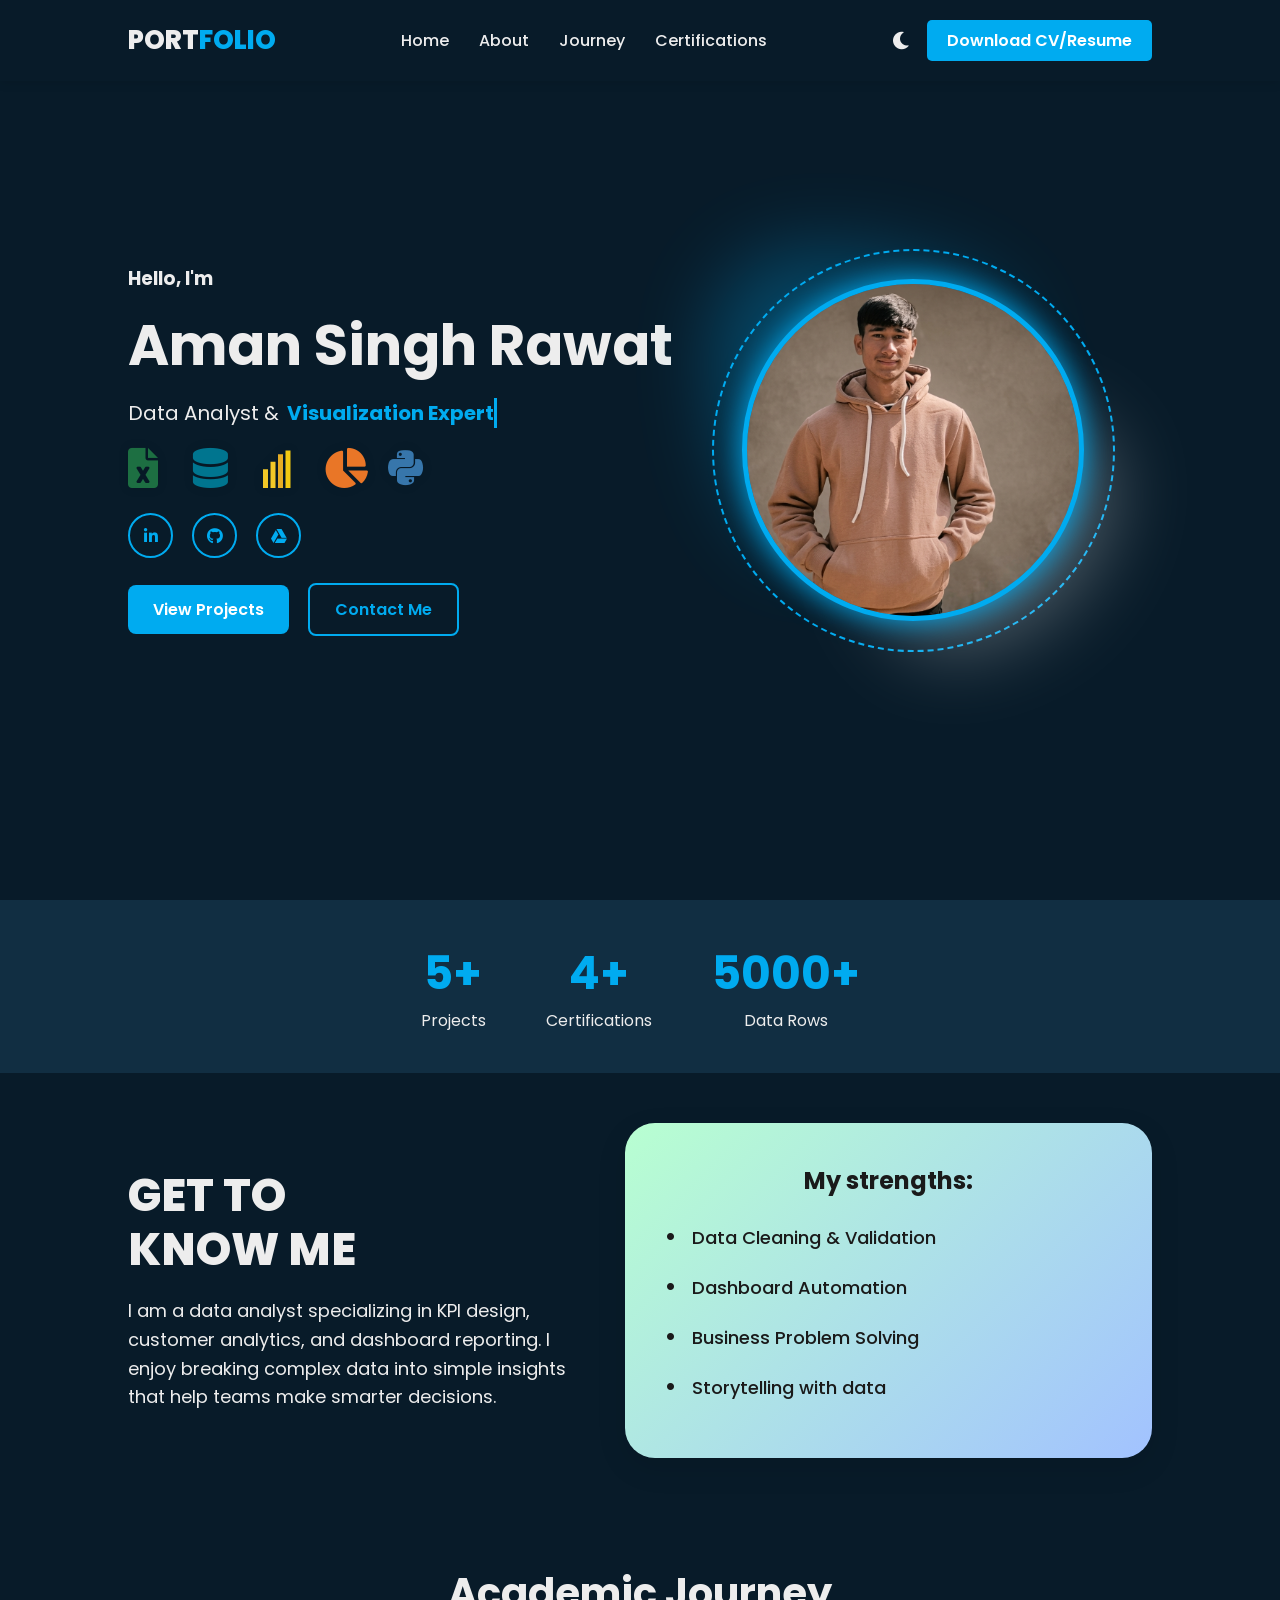
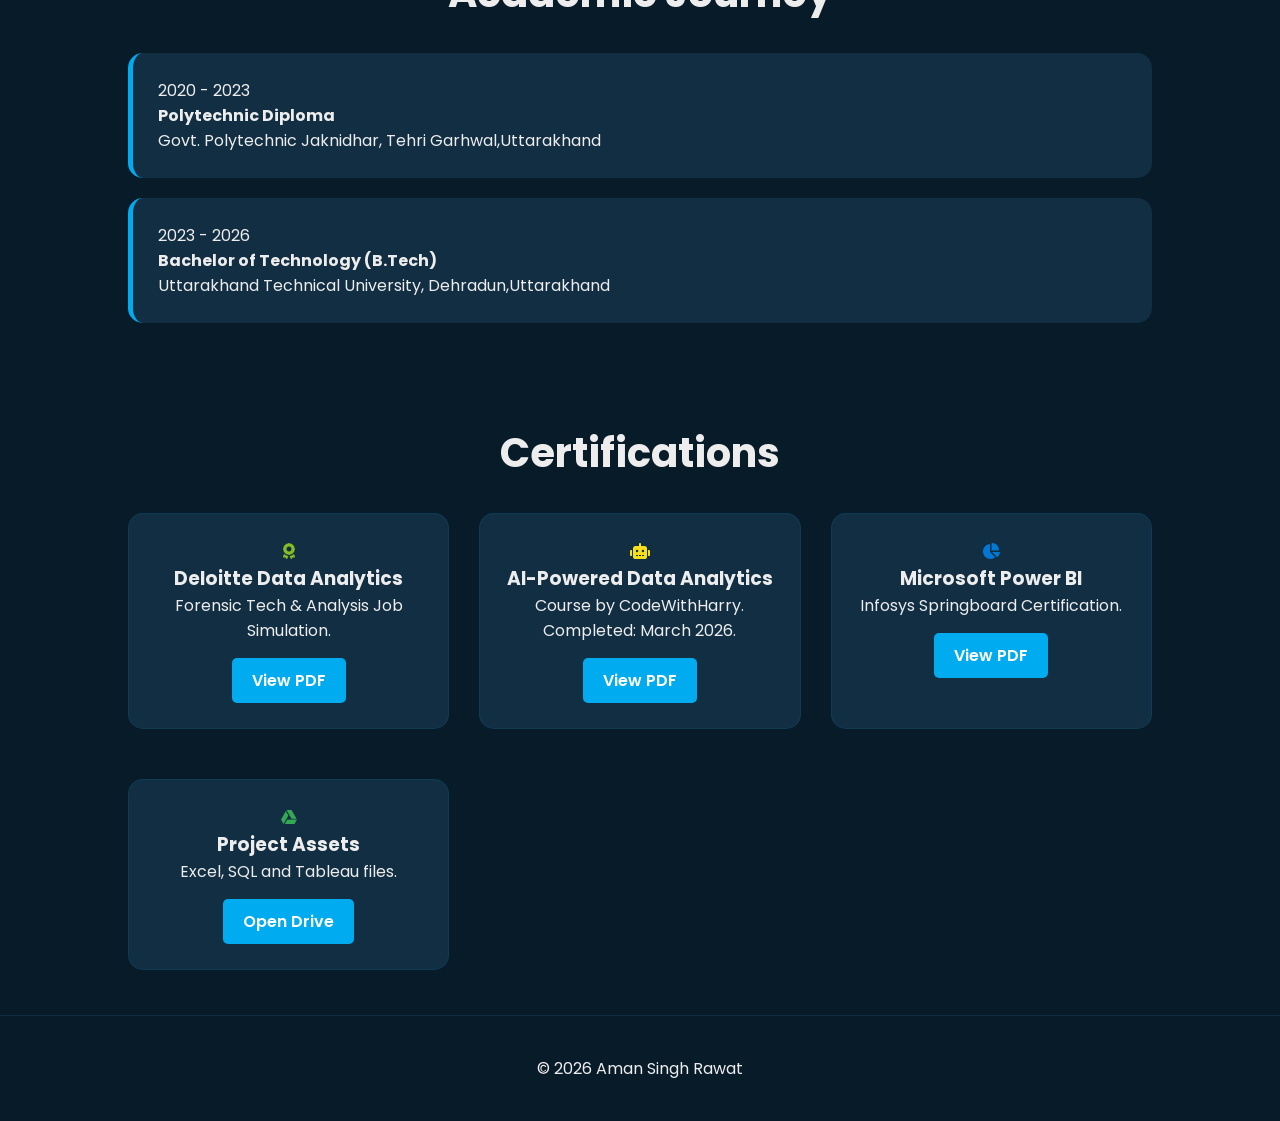
==== index.html @ c64c99d7 "Add files via upload" ====
<!DOCTYPE html>
<html lang="en">
<head>
    <meta charset="UTF-8">
    <meta name="viewport" content="width=device-width, initial-scale=1.0, maximum-scale=1.0, user-scalable=no">
    <title>Aman Singh Rawat | Portfolio</title>
    <link rel="stylesheet" href="style.css">
    <link rel="stylesheet" href="https://cdnjs.cloudflare.com/ajax/libs/font-awesome/6.0.0/css/all.min.css">
    <link href="https://fonts.googleapis.com/css2?family=Poppins:wght@300;400;500;600;700;800&display=swap" rel="stylesheet">
</head>
<body>

    <nav class="navbar">
        <div class="logo">PORT<span>FOLIO</span></div>
        <ul class="nav-links">
            <li><a href="#home">Home</a></li>
            <li><a href="#about-me">About</a></li>
            <li><a href="#about">Journey</a></li>
            <li><a href="#certifications">Certifications</a></li>
        </ul>
        <div class="nav-btns">
            <button id="theme-toggle" class="theme-btn"><i class="fa-solid fa-moon"></i></button>
            <a href="My_resume.pdf" target="_blank" class="cv-btn">Download CV/Resume</a>
        </div>
    </nav>

    <section id="home" class="hero">
        <div class="hero-content">
            <h3>Hello, I'm</h3>
            <h1>Aman Singh Rawat</h1>
            <p class="role">Data Analyst & <span class="typing-container"><span class="typing-text">Visualization Expert</span></span></p>
            
            <div class="tech-stack">
                <i class="fa-solid fa-file-excel" title="Excel" style="color: #1D6F42;"></i>
                <i class="fa-solid fa-database" title="SQL" style="color: #00758F;"></i>
                <img src="[data-uri]" 
                     alt="Power BI" title="Power BI" class="pbi-logo">
                <i class="fa-solid fa-chart-pie" title="Tableau" style="color: #E97627;"></i>
                <i class="fa-brands fa-python" title="Python" style="color: #3776AB;"></i>
            </div>

            <div class="social-icons">
                <a href="https://www.linkedin.com/in/aman-singh-rawat-330803229" target="_blank" title="LinkedIn"><i class="fa-brands fa-linkedin-in"></i></a>
                <a href="https://share.google/Kur2sMGWEiEXEcE6D" target="_blank" title="GitHub"><i class="fa-brands fa-github"></i></a>
                <a href="https://drive.google.com/drive/folders/1X6R2JDrNPnH4fPs_Cc-yxxDkZtG1hZMd?usp=sharing" target="_blank" title="Google Drive"><i class="fa-brands fa-google-drive"></i></a>
            </div>

            <div class="hero-btns">
                <a href="projects.html" class="btn primary">View Projects</a>
                <a href="javascript:void(0)" onclick="openModal()" class="btn secondary">Contact Me</a>
            </div>
        </div>

        <div class="hero-img">
            <div class="img-box">
                <div class="shape-1"></div>
                <div class="shape-2"></div>
                <img src="Aman.png" alt="Aman Singh Rawat"> 
            </div>
        </div>
    </section>

    <div id="contactModal" class="modal">
        <div class="modal-content">
            <span class="close-btn" onclick="closeModal()">&times;</span>
            <h2>Contact Details</h2>
            <div class="contact-details">
                <p><i class="fa-solid fa-phone"></i> +91-7037837610</p>
                <p><i class="fa-solid fa-envelope"></i> amanrawat7610@gmail.com</p>
                <p><i class="fa-solid fa-envelope"></i> amansinghrawat7037@gmail.com</p>
            </div>
        </div>
    </div>

    <section class="stats">
        <div class="stat-item"><h2>5+</h2><p>Projects</p></div>
        <div class="stat-item"><h2>4+</h2><p>Certifications</p></div>
        <div class="stat-item"><h2>5000+</h2><p>Data Rows</p></div>
    </section>

    <section id="about-me" class="about-me-container">
        <div class="about-text">
            <h2 class="section-title-alt">GET TO <span>KNOW ME</span></h2>
            <p>I am a data analyst specializing in KPI design, customer analytics, and dashboard reporting. I enjoy breaking complex data into simple insights that help teams make smarter decisions.</p>
        </div>
        
        <div class="strengths-box">
            <h3>My strengths:</h3>
            <ul>
                <li>Data Cleaning & Validation</li>
                <li>Dashboard Automation</li>
                <li>Business Problem Solving</li>
                <li>Storytelling with data</li>
            </ul>
        </div>
    </section>

    <section id="about" class="about">
        <h2 class="section-title">Academic Journey</h2>
        <div class="timeline">
            <div class="timeline-item">
                <div class="time">2020 - 2023</div>
                <h4>Polytechnic Diploma</h4>
                <p>Govt. Polytechnic Jaknidhar, Tehri Garhwal,Uttarakhand</p>
            </div>
            <div class="timeline-item">
                <div class="time">2023 - 2026</div>
                <h4>Bachelor of Technology (B.Tech)</h4>
                <p>Uttarakhand Technical University, Dehradun,Uttarakhand</p>
            </div>
        </div>
    </section>

    <section id="certifications" class="certs">
        <h2 class="section-title">Certifications</h2>
        <div class="cert-grid">
            <div class="cert-card">
                <i class="fa-solid fa-award" style="color: #86bc25;"></i>
                <h3>Deloitte Data Analytics</h3>
                <p>Forensic Tech & Analysis Job Simulation.</p>
                <a href="Deloitte.pdf" target="_blank" class="view-btn-small">View PDF</a>
            </div>
            <div class="cert-card">
                <i class="fa-solid fa-robot" style="color: #f7df1e;"></i>
                <h3>AI-Powered Data Analytics</h3>
                <p>Course by CodeWithHarry. Completed: March 2026.</p>
                <a href="Data anlytics code with harry certificate.pdf" target="_blank" class="view-btn-small">View PDF</a>
            </div>
            <div class="cert-card">
                <i class="fa-solid fa-chart-pie" style="color: #0078d4;"></i>
                <h3>Microsoft Power BI</h3>
                <p>Infosys Springboard Certification.</p>
                <a href="power BI certification by infosys.pdf" target="_blank" class="view-btn-small">View PDF</a>
            </div>
            <div class="cert-card">
                <i class="fa-brands fa-google-drive" style="color: #34a853;"></i>
                <h3>Project Assets</h3>
                <p>Excel, SQL and Tableau files.</p>
                <a href="https://drive.google.com/drive/folders/1X6R2JDrNPnH4fPs_Cc-yxxDkZtG1hZMd?usp=sharing" target="_blank" class="view-btn-small">Open Drive</a>
            </div>
        </div>
    </section>

    <footer class="footer">
        <p>&copy; 2026 Aman Singh Rawat</p>
    </footer>

    
    <script src="script.js"></script>
</body>

</html>
---- style.css ----
:root {
    --bg: #081b29;
    --second-bg: #112e42;
    --main: #00abf0;
    --text: #ededed;
}

.light-mode {
    --bg: #f4f7f6;
    --second-bg: #ffffff;
    --text: #1a1a1a;
    --main: #0070f3;
}

* { margin: 0; padding: 0; box-sizing: border-box; text-decoration: none; border: none; scroll-behavior: smooth; font-family: 'Poppins', sans-serif; }

body { background: var(--bg); color: var(--text); overflow-x: hidden; transition: 0.5s; }

/* Navbar */
.navbar { display: flex; justify-content: space-between; align-items: center; padding: 20px 10%; background: var(--bg); position: fixed; width: 100%; z-index: 100; box-shadow: 0 2px 10px rgba(0,0,0,0.1); transition: 0.5s; }
.logo { font-size: 26px; font-weight: 800; color: var(--text); }
.logo span { color: var(--main); }
.nav-links { display: flex; list-style: none; gap: 30px; }
.nav-links a { color: var(--text); transition: 0.3s; font-weight: 500; }
.nav-links a:hover { color: var(--main); }
.nav-btns { display: flex; align-items: center; gap: 15px; }
.theme-btn { background: none; color: var(--text); font-size: 20px; cursor: pointer; transition: 0.3s; }
.cv-btn { background: var(--main); color: #fff; padding: 8px 20px; border-radius: 5px; font-weight: 600; }

/* Tech Stack Icons & Power BI Logo */
/* Tech Stack Layout Fix */
/* Tech Stack - Single Line */
.tech-stack {
    margin: 20px 0;
    display: flex;
    justify-content: flex-start;
    align-items: center;
    gap: 25px;
    flex-wrap: nowrap; /* 👈 sab ek line me */
}

.tech-stack i,
.pbi-logo {
    font-size: 40px; /* 👈 thoda bada */
    width: 40px;
    height: 40px;
    transition: 0.3s;
    cursor: pointer;
    filter: drop-shadow(0 0 5px rgba(0,0,0,0.1));
}

.tech-stack i:hover,
.pbi-logo:hover {
    transform: translateY(-5px);
    filter: drop-shadow(0 0 12px var(--main));
}

/* Hero Section */
.hero { height: 100vh; display: flex; align-items: center; padding: 0 10%; gap: 50px; }
.hero-content h1 { font-size: 56px; margin: 10px 0; color: var(--text); }

.role {
    display: flex;
    align-items: center;
    gap: 8px;
    font-size: 20px;
    margin-bottom: 20px;
}

.typing-container {
    display: inline-flex;
    align-items: center;
    width: max-content;
}

.typing-text { 
    color: var(--main); 
    font-weight: 700; 
    display: inline-block; 
    overflow: hidden; 
    white-space: nowrap; 
    border-right: 3px solid var(--main); 
    width: 0; 
    animation: typing 3.5s steps(20) forwards, blink 0.7s infinite; 
}

/* Get To Know Me Section Styles */
.about-me-container {
    display: flex;
    justify-content: space-between;
    align-items: center;
    padding: 80px 10%;
    gap: 50px;
    background: var(--bg);
}

.about-text { flex: 1; }

.section-title-alt {
    font-size: 45px;
    font-weight: 800;
    line-height: 1.2;
    margin-bottom: 20px;
    color: var(--text);
}

.section-title-alt span { display: block; }

.about-text p {
    font-size: 18px;
    line-height: 1.6;
    color: var(--text);
    max-width: 500px;
}

/* Strengths Box with Gradient */
.strengths-box {
    flex: 1;
    background: linear-gradient(135deg, #b8ffd1 0%, #a2c2ff 100%);
    padding: 40px;
    border-radius: 30px;
    color: #1a1a1a;
    box-shadow: 0 10px 30px rgba(0,0,0,0.1);
}

.strengths-box h3 {
    text-align: center;
    font-size: 24px;
    margin-bottom: 20px;
}

.strengths-box ul { list-style: none; }

.strengths-box ul li {
    font-size: 18px;
    margin: 12px 0;
    font-weight: 500;
    display: flex;
    align-items: center;
}

.strengths-box ul li::before {
    content: '•';
    margin-right: 15px;
    font-size: 25px;
}

/* Profile Image Layout */
.hero-img { position: relative; display: flex; justify-content: center; align-items: center; }
.img-box { position: relative; width: 380px; height: 380px; display: flex; justify-content: center; align-items: center; }
.img-box::before { content: ''; position: absolute; width: 105%; height: 105%; border: 2px dashed var(--main); border-radius: 50%; animation: rotateRing 12s linear infinite; }
.img-box img { width: 90%; height: 90%; object-fit: cover; border-radius: 50%; border: 5px solid var(--main); z-index: 2; filter: drop-shadow(0 0 15px var(--main)); }
.shape-1, .shape-2 { position: absolute; background: var(--main); border-radius: 30% 70% 70% 30% / 30% 30% 70% 70%; z-index: 1; filter: blur(40px); opacity: 0.3; animation: morph 8s linear infinite; }
.shape-1 { width: 300px; height: 300px; top: -10px; left: -10px; }
.shape-2 { width: 250px; height: 250px; bottom: -10px; right: -10px; background: #fff; animation-delay: -4s; }

/* Animations */
@keyframes typing { from { width: 0; } to { width: 100%; } }
@keyframes blink { 50% { border-color: transparent; } }
@keyframes rotateRing { from { transform: rotate(0deg); } to { transform: rotate(360deg); } }
@keyframes morph { 0%, 100% { border-radius: 30% 70% 70% 30% / 30% 30% 70% 70%; } 50% { border-radius: 50% 50% 33% 67% / 55% 27% 73% 45%; } }

/* Stats & Sections */
.stats { display: flex; justify-content: center; align-items: center; flex-wrap: wrap; gap: 60px; padding: 60px 10%; background: var(--second-bg); text-align: center; }
.stat-item h2 { color: var(--main); font-size: 45px; }
.section-title { text-align: center; font-size: 40px; margin: 60px 0; color: var(--text); }
.about, .certs { padding: 40px 10%; }
.timeline-item, .cert-card { background: var(--second-bg); padding: 25px; border-radius: 15px; border-left: 5px solid var(--main); transition: 0.3s; margin-bottom: 20px; }
.cert-grid { display: grid; grid-template-columns: repeat(auto-fit, minmax(280px, 1fr)); gap: 30px; }
.cert-card { text-align: center; border: 1px solid rgba(0,171,240,0.1); }
.cert-card:hover { transform: translateY(-10px); box-shadow: 0 0 20px var(--main); }
.view-btn-small { background: var(--main); color: #fff; padding: 10px 20px; border-radius: 5px; display: inline-block; margin-top: 15px; font-weight: 600; }

/* Modal */
.modal { display: none; position: fixed; z-index: 1000; left: 0; top: 0; width: 100%; height: 100%; background: rgba(0,0,0,0.8); backdrop-filter: blur(5px); }
.modal-content { background: var(--second-bg); margin: 15% auto; padding: 30px; border: 2px solid var(--main); width: 90%; max-width: 450px; border-radius: 15px; text-align: center; position: relative; color: var(--text); }
.close-btn { position: absolute; right: 20px; top: 10px; font-size: 30px; cursor: pointer; color: var(--text); }
.contact-details { text-align: left; margin-top: 20px; padding: 0 15px; word-wrap: break-word; }
.contact-details p { margin: 15px 0; font-size: 18px; }
.contact-details i { color: var(--main); margin-right: 15px; }

/* Social Icons */
.social-icons { margin: 25px 0; }
.social-icons a { border: 2px solid var(--main); border-radius: 50%; width: 45px; height: 45px; display: inline-flex; justify-content: center; align-items: center; color: var(--main); margin-right: 15px; transition: 0.3s; position: relative; }
.social-icons a:hover { background: var(--main); color: #fff; box-shadow: 0 0 15px var(--main); }
.social-icons a::after { content: attr(title); position: absolute; bottom: -35px; left: 50%; transform: translateX(-50%); background: var(--main); color: #fff; padding: 5px 12px; border-radius: 5px; font-size: 12px; white-space: nowrap; opacity: 0; transition: opacity 0.3s; pointer-events: none; }
.social-icons a:hover::after { opacity: 1; }
.btn { padding: 12px 25px; border-radius: 8px; font-weight: 600; display: inline-block; cursor: pointer; transition: 0.3s; }
.btn.primary { background: var(--main); color: #fff; margin-right: 15px; }
.btn.secondary { border: 2px solid var(--main); color: var(--main); }
.footer { text-align: center; padding: 40px; border-top: 1px solid var(--second-bg); color: var(--text); }

/* Projects Page Styles */
.projects-page { 
    padding: 140px 10% 80px; 
    background: var(--bg);
    min-height: 100vh;
}

.projects-page .section-title {
    margin-bottom: 80px;
    font-size: 48px;
}

.projects-page .section-title span {
    color: var(--main);
}
/* Section spacing optimize */
.about-me-container {
    padding: 50px 10%; /* 80px → 50px */
}

.stats {
    padding: 40px 10%; /* 60px → 40px */
}

.about, .certs {
    padding: 25px 10%; /* 40px → 25px */
}

.section-title {
    margin: 30px 0; /* 60px → 30px */
}
.projects-wrapper {
    display: flex;
    flex-direction: column;
    gap: 100px;
}

.project-card {
    display: grid;
    grid-template-columns: 1fr 1fr;
    gap: 60px;
    align-items: center;
    margin-bottom: 40px;
}

.project-card.reverse {
    direction: rtl;
}

.project-card.reverse > * {
    direction: ltr;
}

.project-image {
    position: relative;
    overflow: hidden;
    border-radius: 20px;
    height: 400px;
    box-shadow: 0 20px 60px rgba(0, 171, 240, 0.15);
    transition: 0.4s ease;
}

.project-image:hover {
    box-shadow: 0 30px 80px rgba(0, 171, 240, 0.3);
    transform: translateY(-5px);
}

.project-image img {
    width: 100%;
    height: 100%;
    object-fit: contain;
    transition: 0.5s ease;
}

.project-image:hover img {
    transform: scale(1.05);
    filter: brightness(0.9);
}

.image-overlay {
    position: absolute;
    top: 0;
    left: 0;
    width: 100%;
    height: 100%;
    background: rgba(0, 171, 240, 0.1);
    display: flex;
    align-items: flex-end;
    padding: 30px;
    opacity: 0;
    transition: 0.4s ease;
}

.project-image:hover .image-overlay {
    opacity: 1;
}

.project-number {
    font-size: 60px;
    font-weight: 800;
    color: var(--main);
    opacity: 0.2;
}

.project-content {
    padding: 20px;
}

.project-title {
    font-size: 32px;
    font-weight: 700;
    color: var(--text);
    margin-bottom: 20px;
    line-height: 1.3;
}

.project-tags {
    display: flex;
    gap: 12px;
    flex-wrap: wrap;
    margin-bottom: 25px;
}

.tag {
    background: rgba(0, 171, 240, 0.1);
    color: var(--main);
    padding: 8px 16px;
    border-radius: 25px;
    font-size: 13px;
    font-weight: 600;
    border: 1px solid rgba(0, 171, 240, 0.2);
    transition: 0.3s ease;
}

.tag:hover {
    background: rgba(0, 171, 240, 0.2);
    border-color: var(--main);
}

.project-description {
    margin-bottom: 25px;
}

.project-description p {
    font-size: 16px;
    line-height: 1.7;
    color: var(--text);
    margin-bottom: 15px;
    opacity: 0.9;
}

.project-description p:last-child {
    margin-bottom: 0;
}

.project-link {
    display: inline-flex;
    align-items: center;
    gap: 10px;
    background: linear-gradient(135deg, var(--main), #00d4ff);
    color: #fff;
    padding: 12px 28px;
    border-radius: 8px;
    font-weight: 600;
    font-size: 15px;
    transition: 0.3s ease;
    text-decoration: none;
    box-shadow: 0 4px 15px rgba(0, 171, 240, 0.2);
}

.project-link:hover {
    transform: translateX(5px);
    box-shadow: 0 6px 25px rgba(0, 171, 240, 0.4);
}

.project-link i {
    transition: 0.3s ease;
}

.project-link:hover i {
    transform: translateX(3px);
}
@media (max-width: 768px) {
    /* Navbar fix */
    .navbar { 
        padding: 15px 5%; 
        justify-content: space-between;
    }

    .nav-links { display: none; }
    
    /* 👇 YEH IMPORTANT FIX HAI */
    .logo {
        margin-right: 20px; /* Logo aur buttons ke beech gap */
    }

    .nav-btns { 
        margin-left: auto;
        padding-right: 10px;
        gap: 20px; /* Theme button aur CV button ke beech gap */
    }

    .theme-btn {
        padding: 5px; /* Click area + spacing improve */
    }

    /* Baaki same */
    .hero { flex-direction: column-reverse; text-align: center; padding: 120px 5% 50px; height: auto; }
    .hero-content h1 { font-size: 36px; }
    .tech-stack, .role, .about-me-container { flex-direction: column; text-align: center; justify-content: center; }
    .about-text p { margin: 0 auto 20px; }
    .img-box { width: 280px; height: 280px; margin: 0 auto; }
    
    .projects-page { padding: 120px 5% 50px; }
    .projects-page .section-title { font-size: 32px; margin-bottom: 50px; }
    .projects-wrapper { gap: 60px; }
    .project-card { grid-template-columns: 1fr; gap: 30px; margin-bottom: 20px; }
    .project-card.reverse { direction: ltr; }
    .project-image { height: 280px; }
    .project-title { font-size: 24px; }
    .project-content { padding: 15px; }
    .project-description p { font-size: 14px; }
    
    @media (max-width: 768px) {

    .about-me-container {
        padding: 30px 5%;
    }

    .stats {
        padding: 25px 5%;
    }

    .about, .certs {
        padding: 20px 5%;
    }

    .section-title {
        margin: 20px 0;
    }
@media (max-width: 768px) {
    .tech-stack {
        overflow-x: auto; /* 👈 scroll aa jayega */
        justify-content: center;
        padding-bottom: 10px;
    }
}
}
}
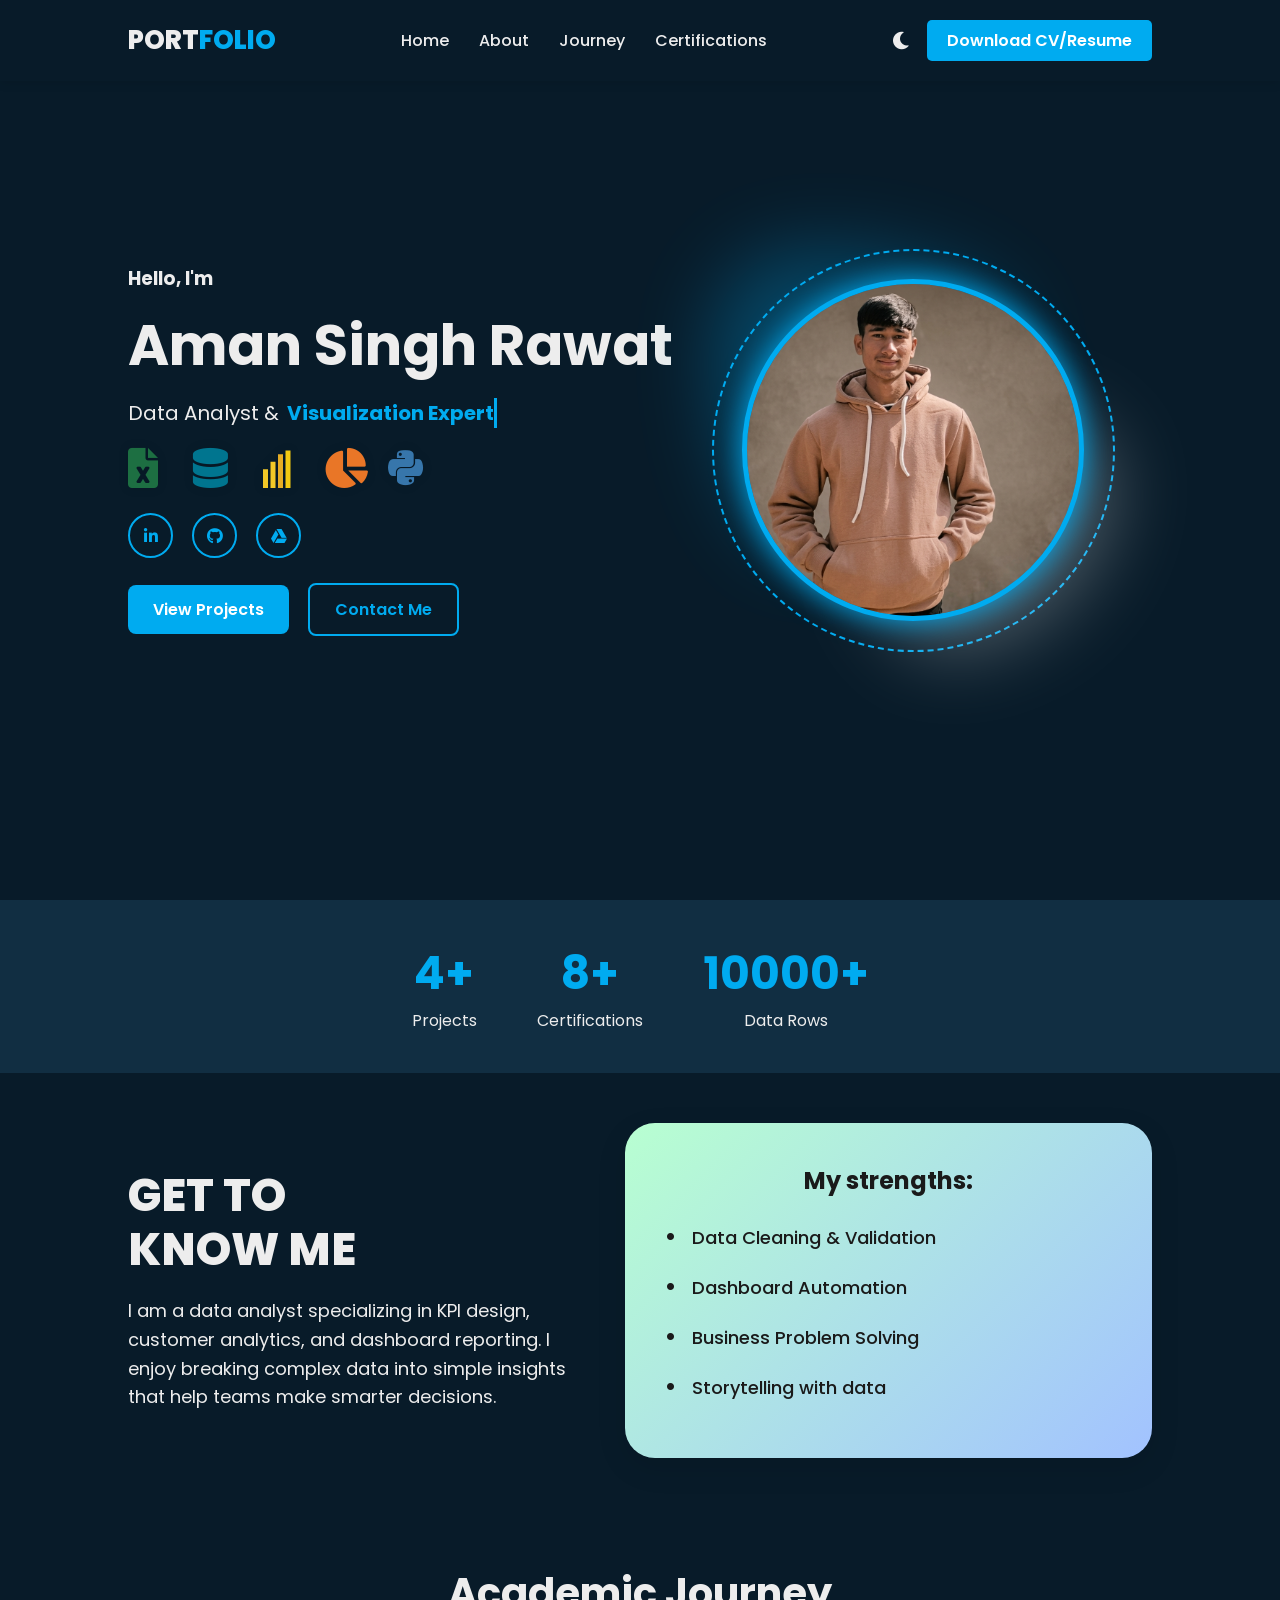
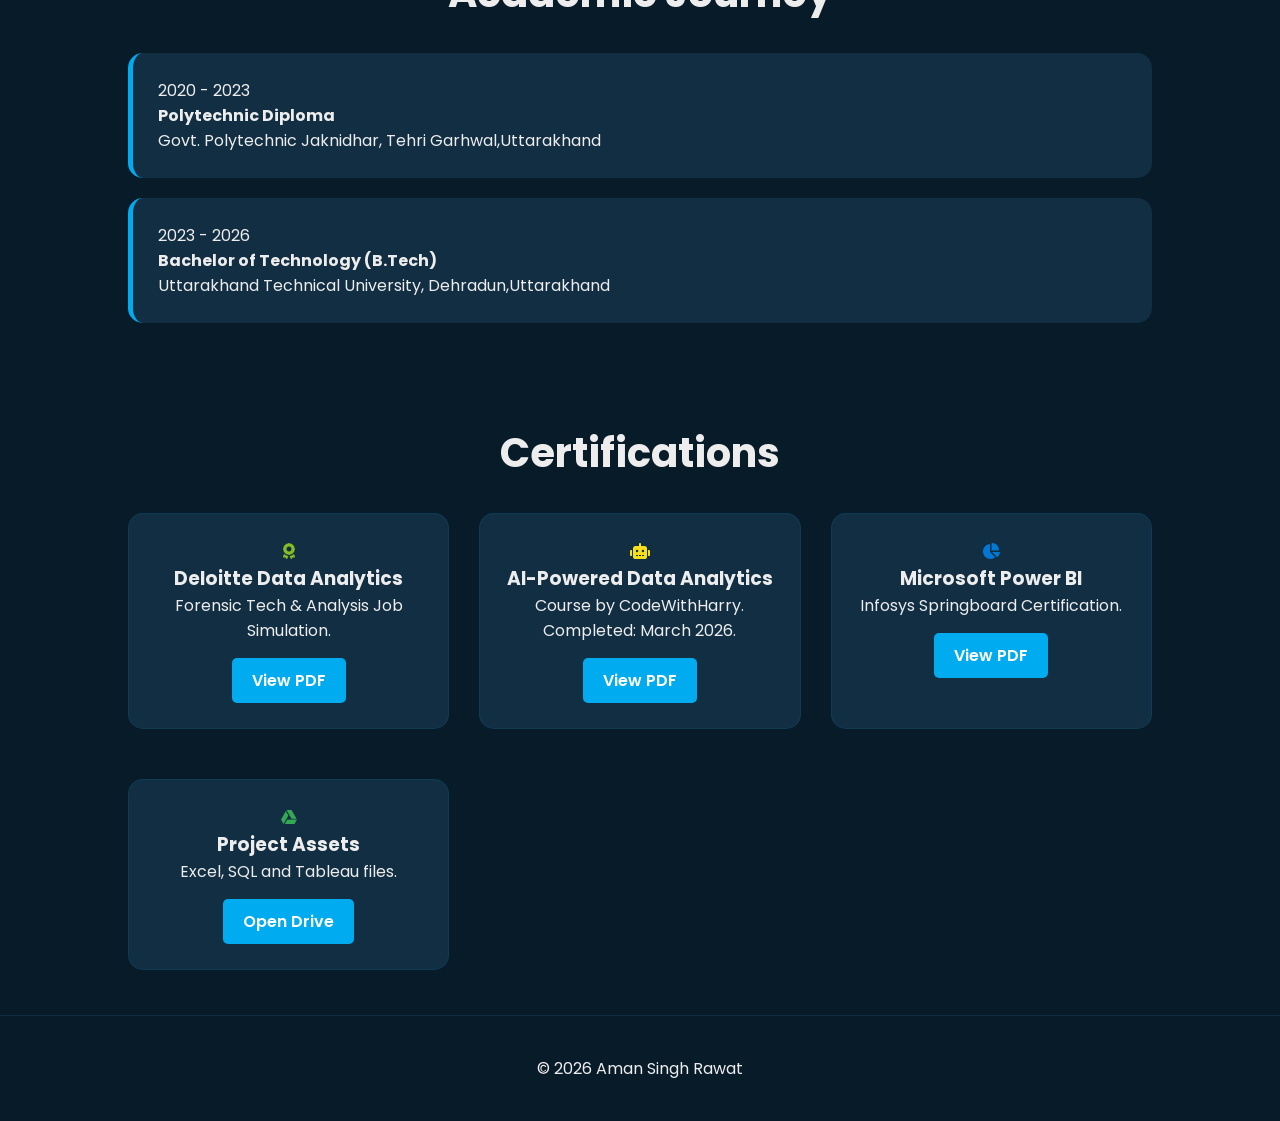
==== commit 69824cab: "Fix HTML formatting and update content" ====
--- a/index.html
+++ b/index.html
@@ -73,9 +73,9 @@
     </div>
 
     <section class="stats">
-        <div class="stat-item"><h2>5+</h2><p>Projects</p></div>
-        <div class="stat-item"><h2>4+</h2><p>Certifications</p></div>
-        <div class="stat-item"><h2>5000+</h2><p>Data Rows</p></div>
+        <div class="stat-item"><h2>4+</h2><p>Projects</p></div>
+        <div class="stat-item"><h2>8+</h2><p>Certifications</p></div>
+        <div class="stat-item"><h2>10000+</h2><p>Data Rows</p></div>
     </section>
 
     <section id="about-me" class="about-me-container">
@@ -149,4 +149,4 @@
     <script src="script.js"></script>
 </body>
 
-</html>+</html>
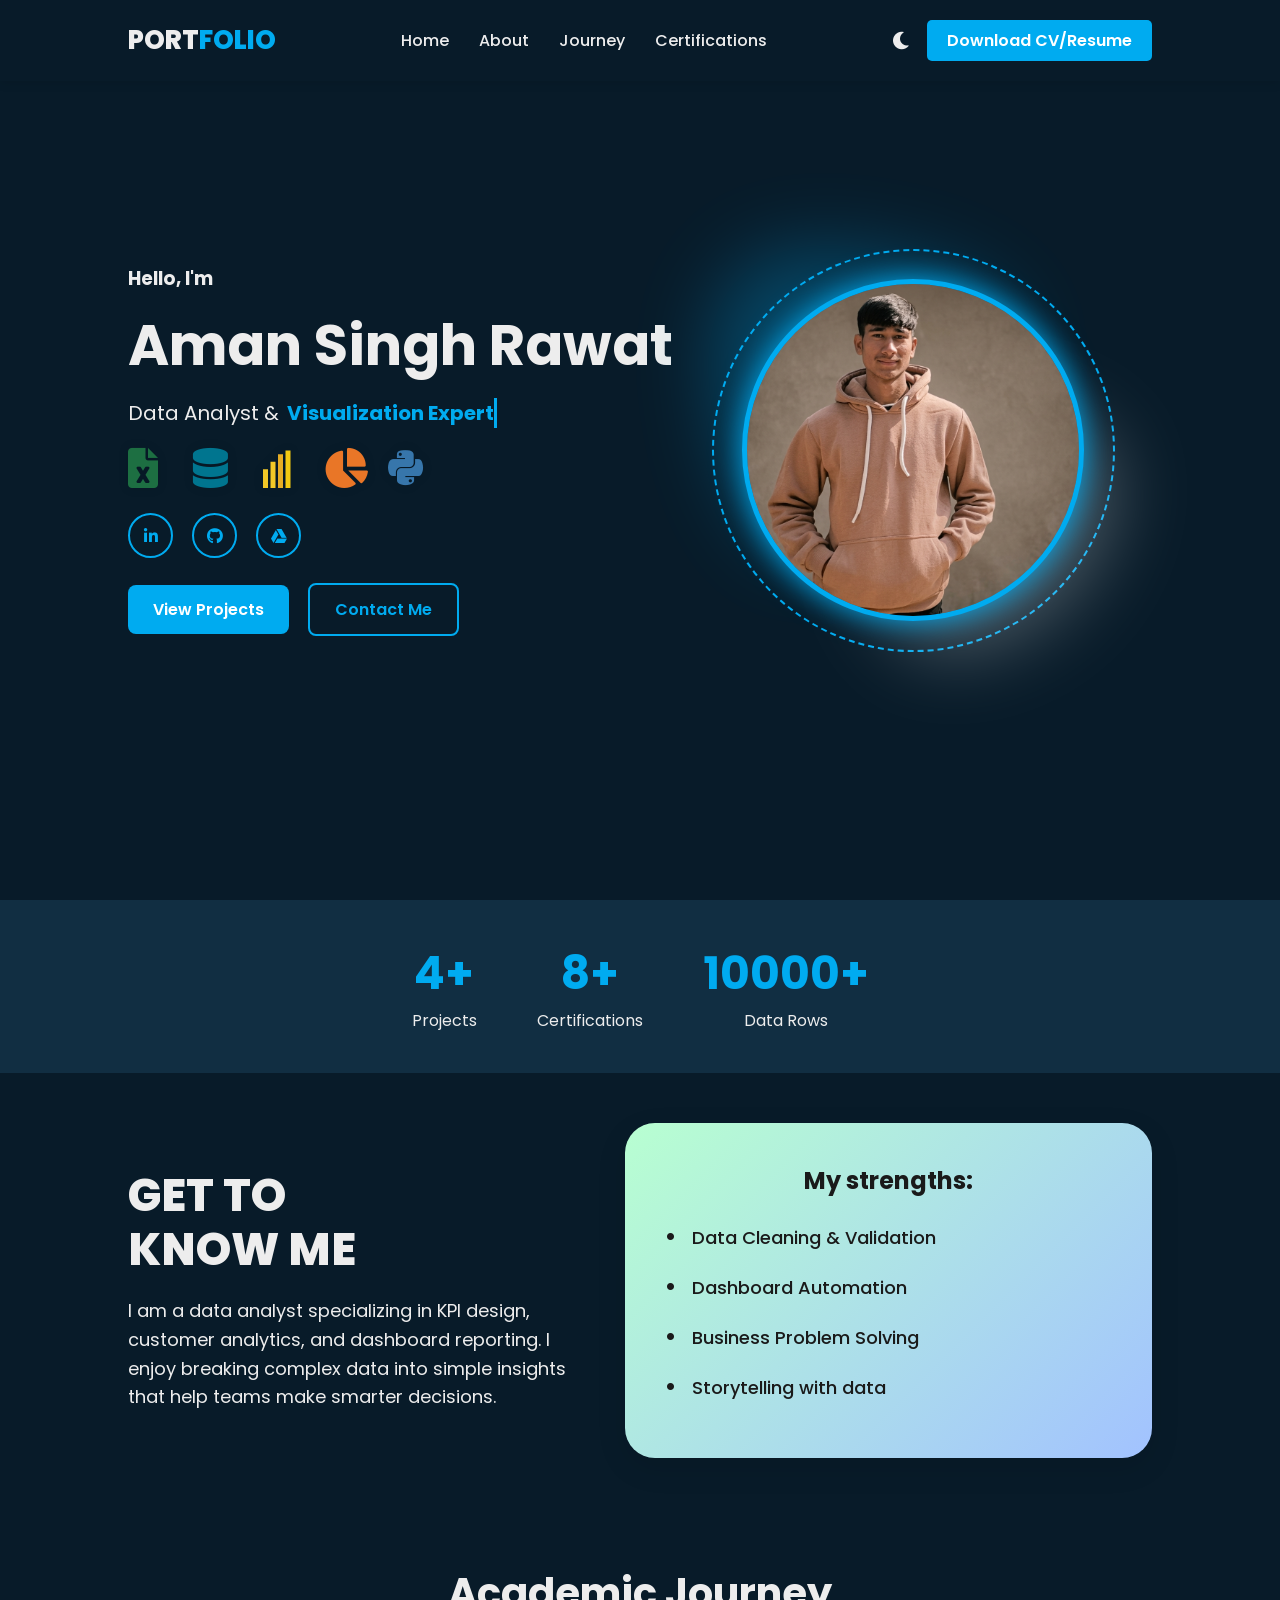
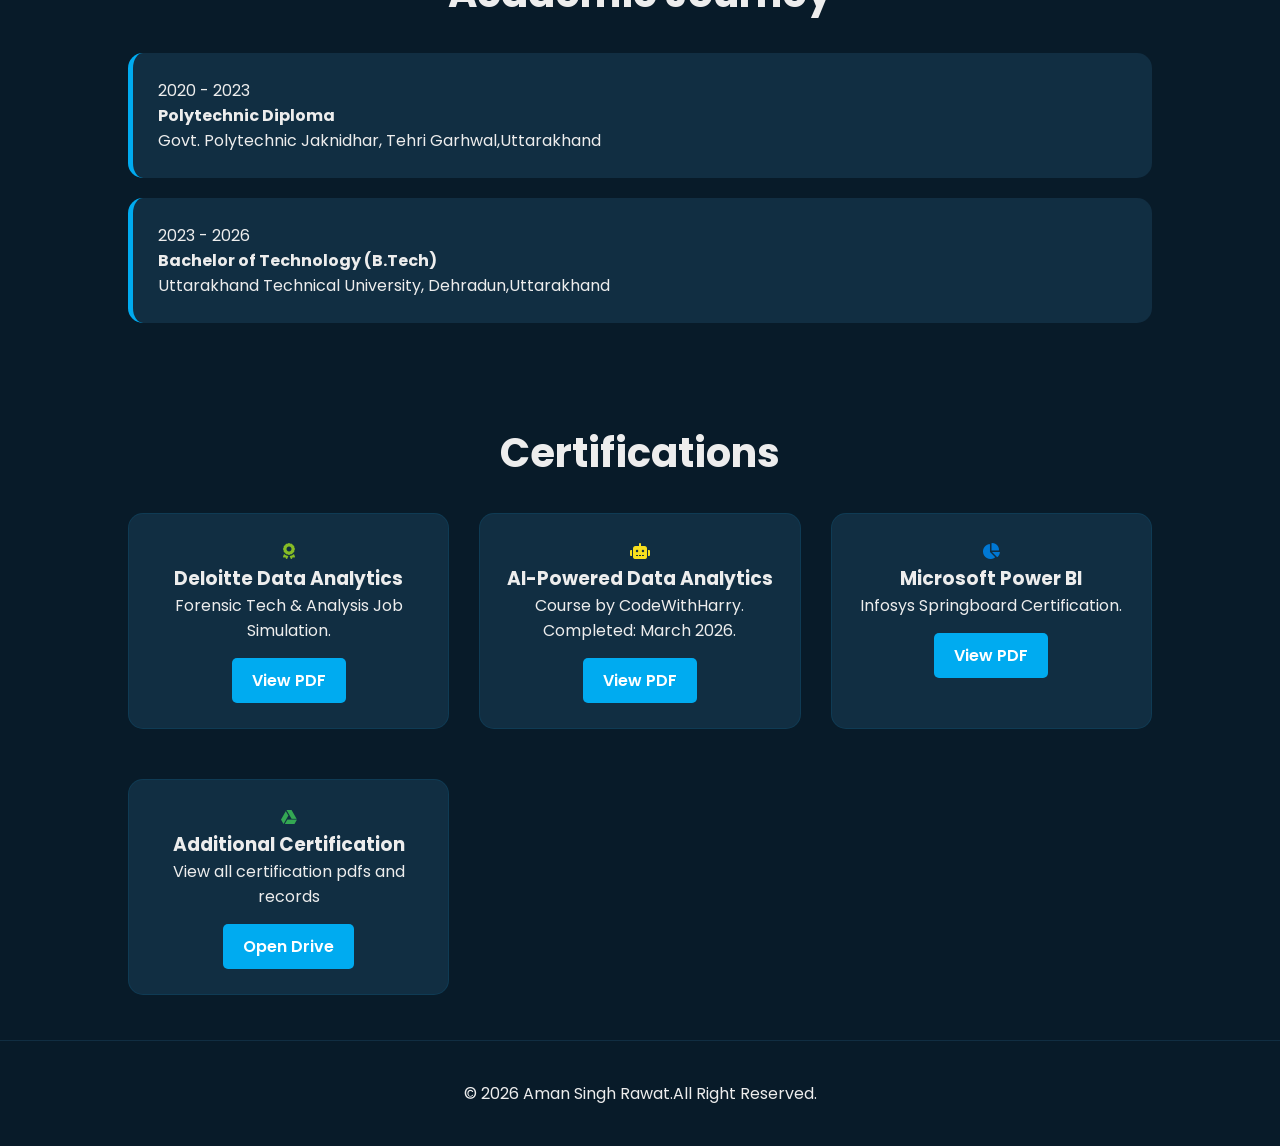
==== commit 9378936c: "Fix HTML certification section and footer in index.html" ====
--- a/index.html
+++ b/index.html
@@ -134,15 +134,15 @@
             </div>
             <div class="cert-card">
                 <i class="fa-brands fa-google-drive" style="color: #34a853;"></i>
-                <h3>Project Assets</h3>
-                <p>Excel, SQL and Tableau files.</p>
+                <h3>Additional Certification</h3>
+                <p>View all certification pdfs and records</p>
                 <a href="https://drive.google.com/drive/folders/1X6R2JDrNPnH4fPs_Cc-yxxDkZtG1hZMd?usp=sharing" target="_blank" class="view-btn-small">Open Drive</a>
             </div>
         </div>
     </section>
 
     <footer class="footer">
-        <p>&copy; 2026 Aman Singh Rawat</p>
+        <p>&copy; 2026 Aman Singh Rawat.All Right Reserved.</p>
     </footer>
 
     
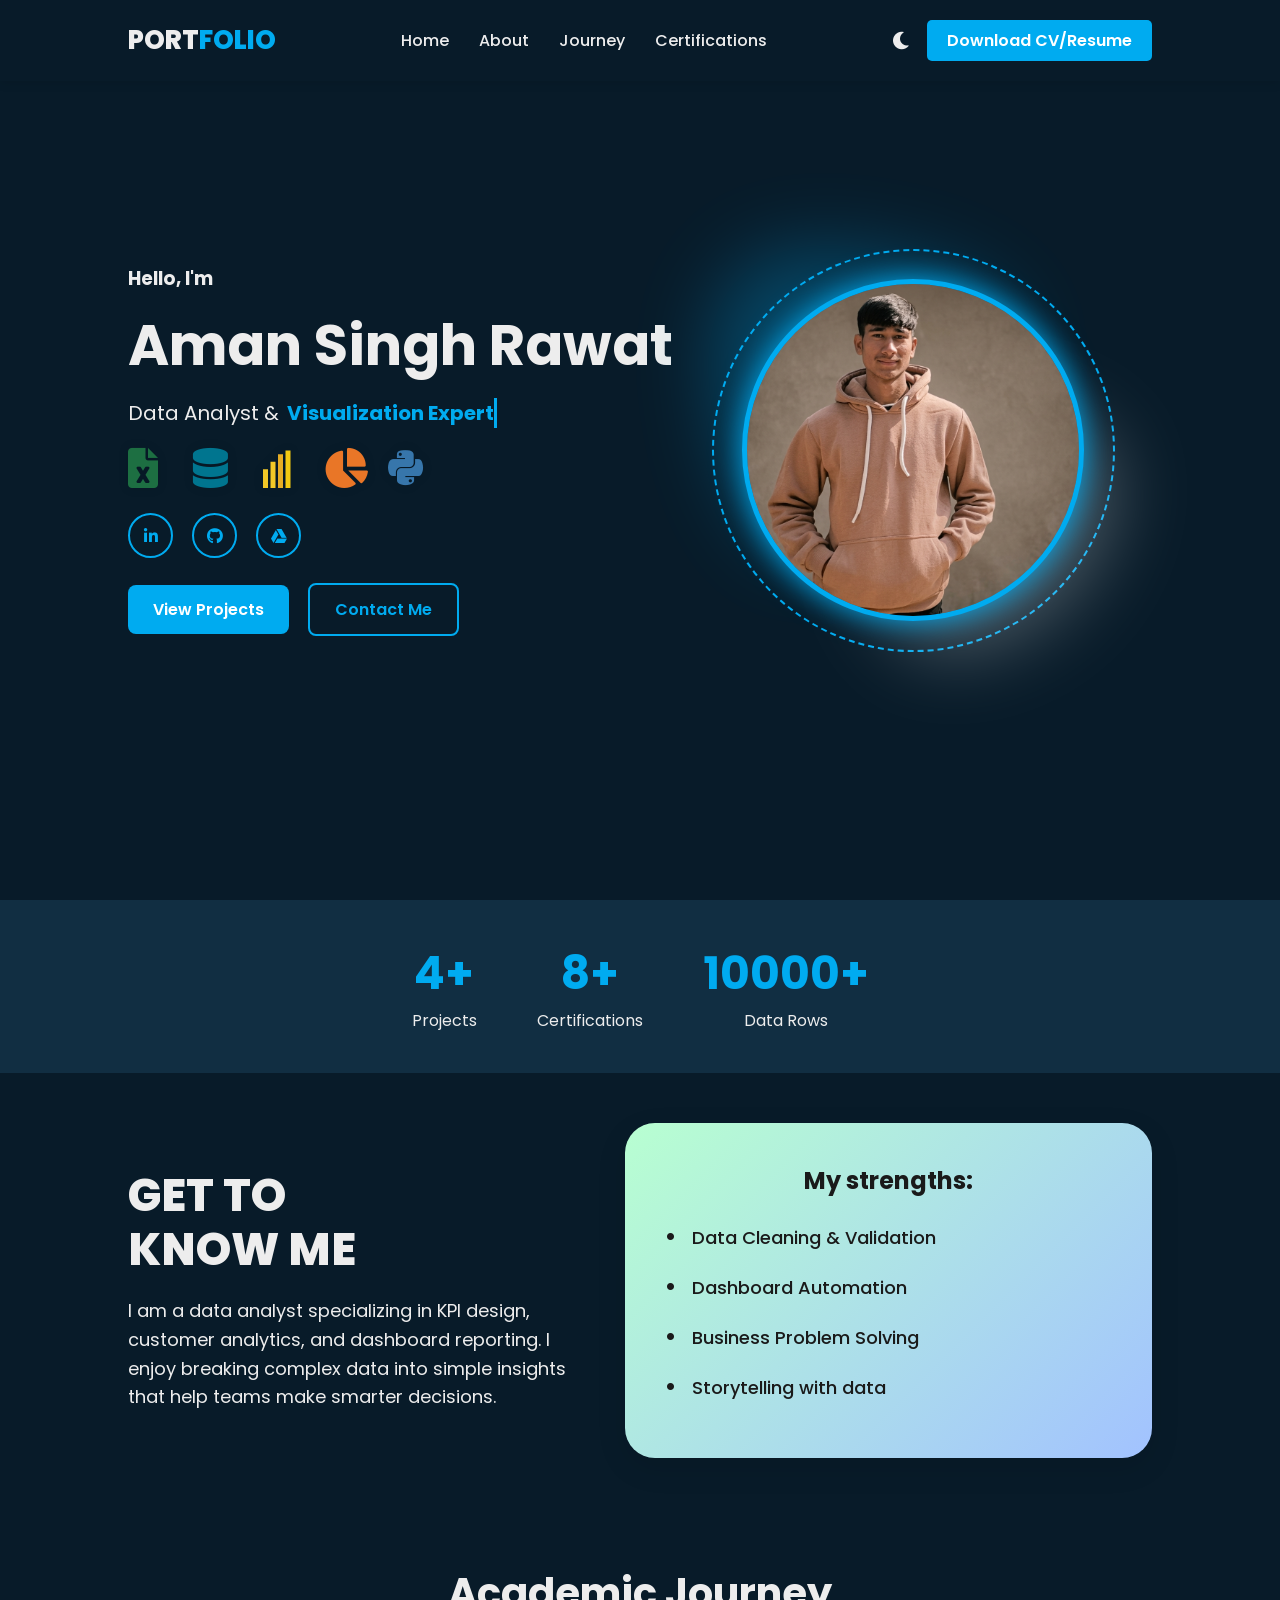
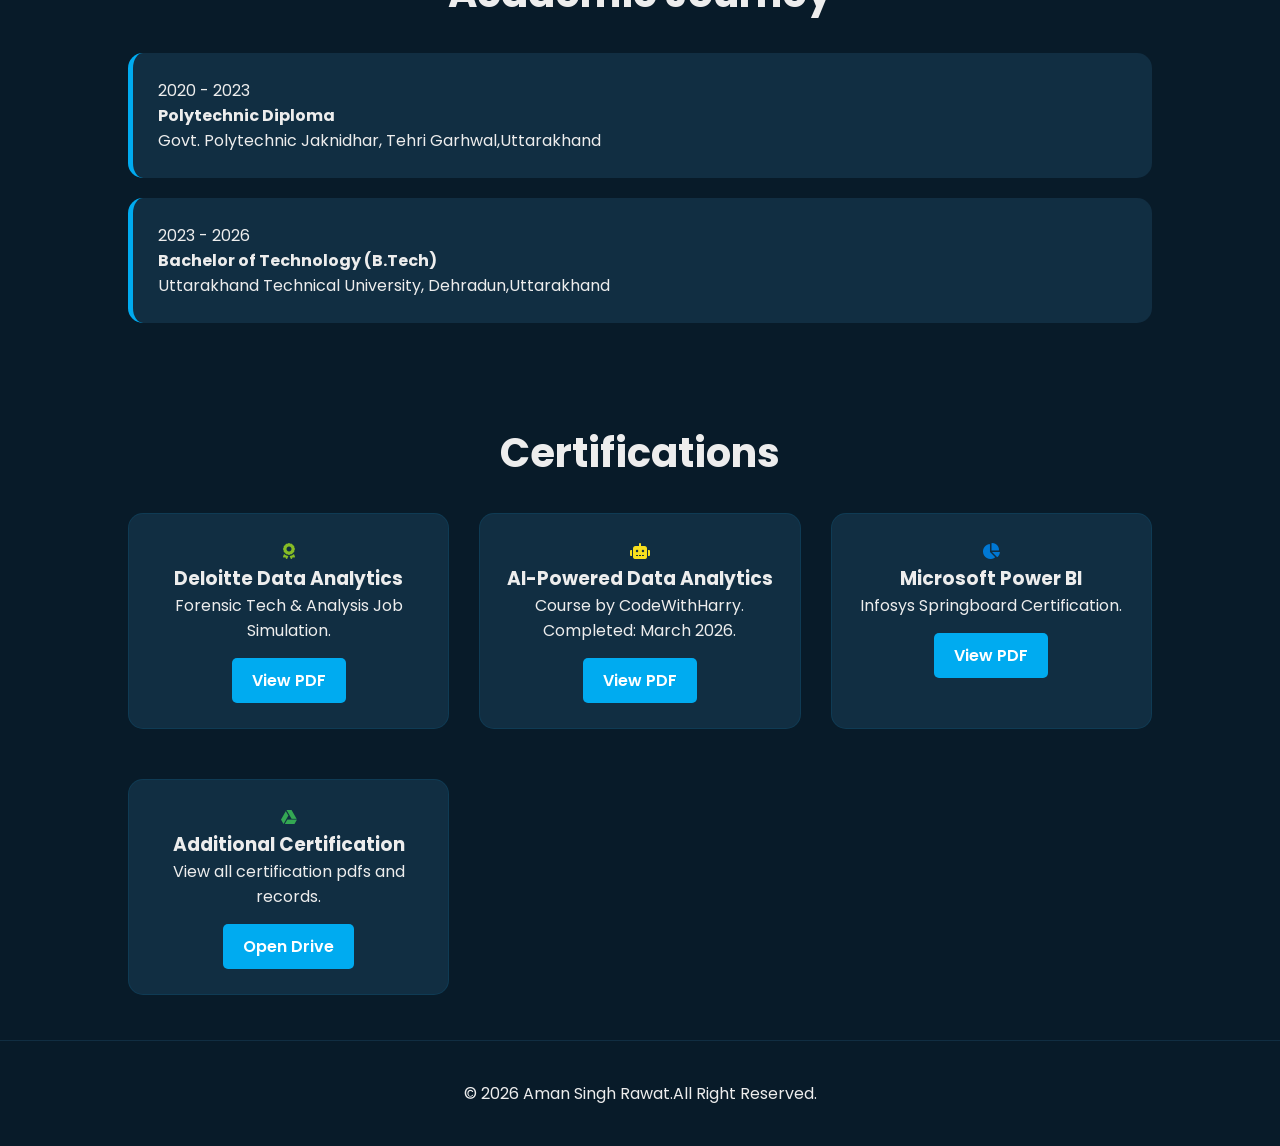
==== commit ab1ba662: "Fix HTML formatting issues in index.html" ====
--- a/index.html
+++ b/index.html
@@ -135,7 +135,7 @@
             <div class="cert-card">
                 <i class="fa-brands fa-google-drive" style="color: #34a853;"></i>
                 <h3>Additional Certification</h3>
-                <p>View all certification pdfs and records</p>
+                <p>View all certification pdfs and records.</p>
                 <a href="https://drive.google.com/drive/folders/1X6R2JDrNPnH4fPs_Cc-yxxDkZtG1hZMd?usp=sharing" target="_blank" class="view-btn-small">Open Drive</a>
             </div>
         </div>
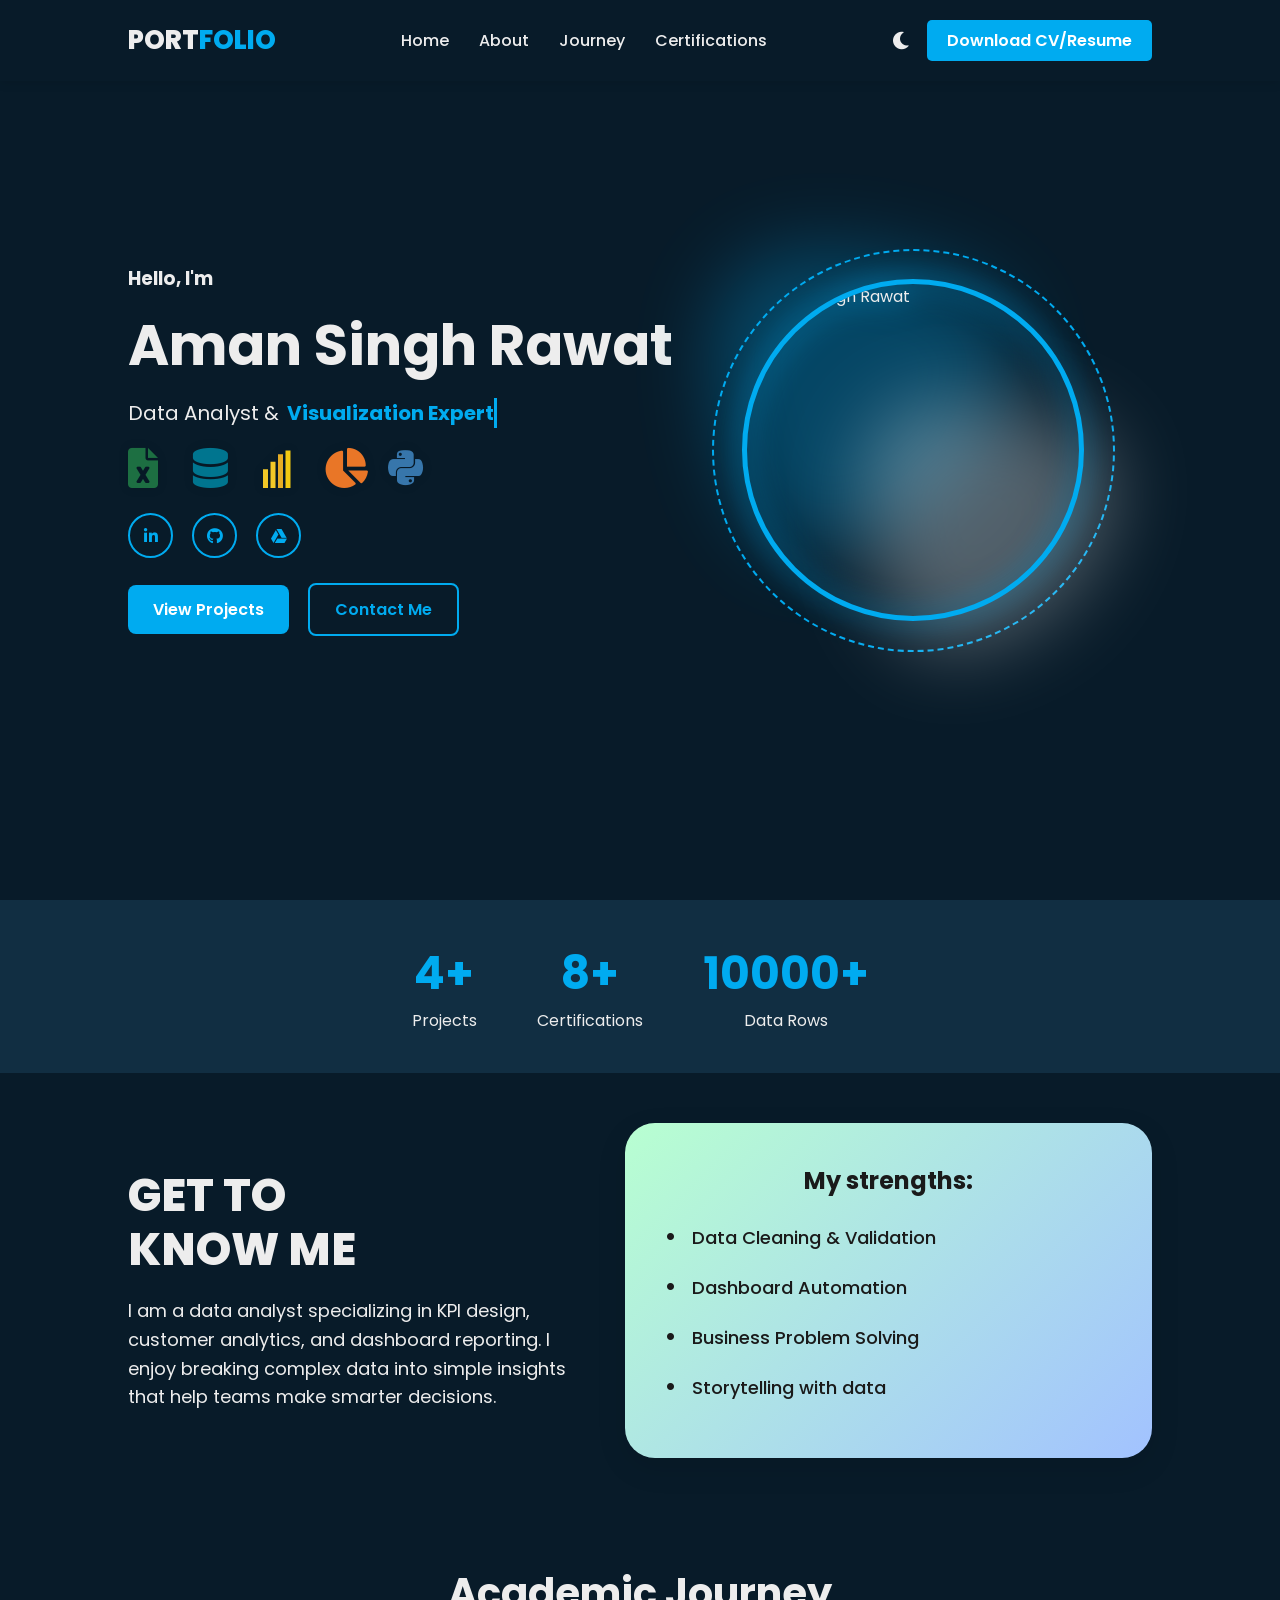
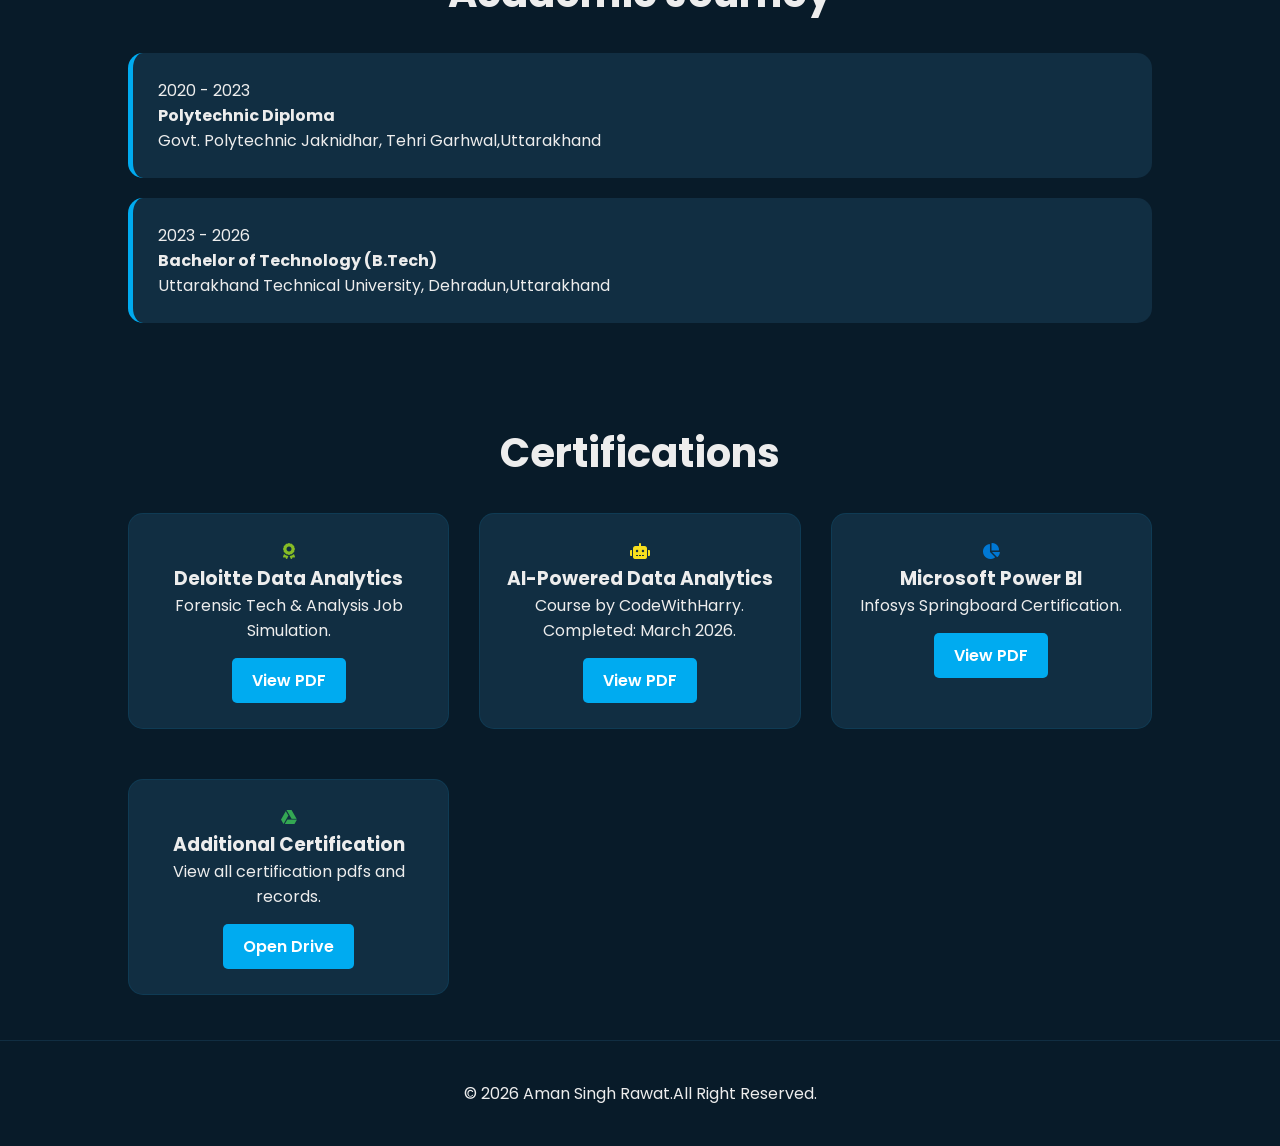
==== commit 46107c67: "Fix HTML structure and update image source." ====
--- a/index.html
+++ b/index.html
@@ -55,7 +55,7 @@
             <div class="img-box">
                 <div class="shape-1"></div>
                 <div class="shape-2"></div>
-                <img src="Aman.png" alt="Aman Singh Rawat"> 
+                <img src="Aman.Webp" alt="Aman Singh Rawat"> 
             </div>
         </div>
     </section>
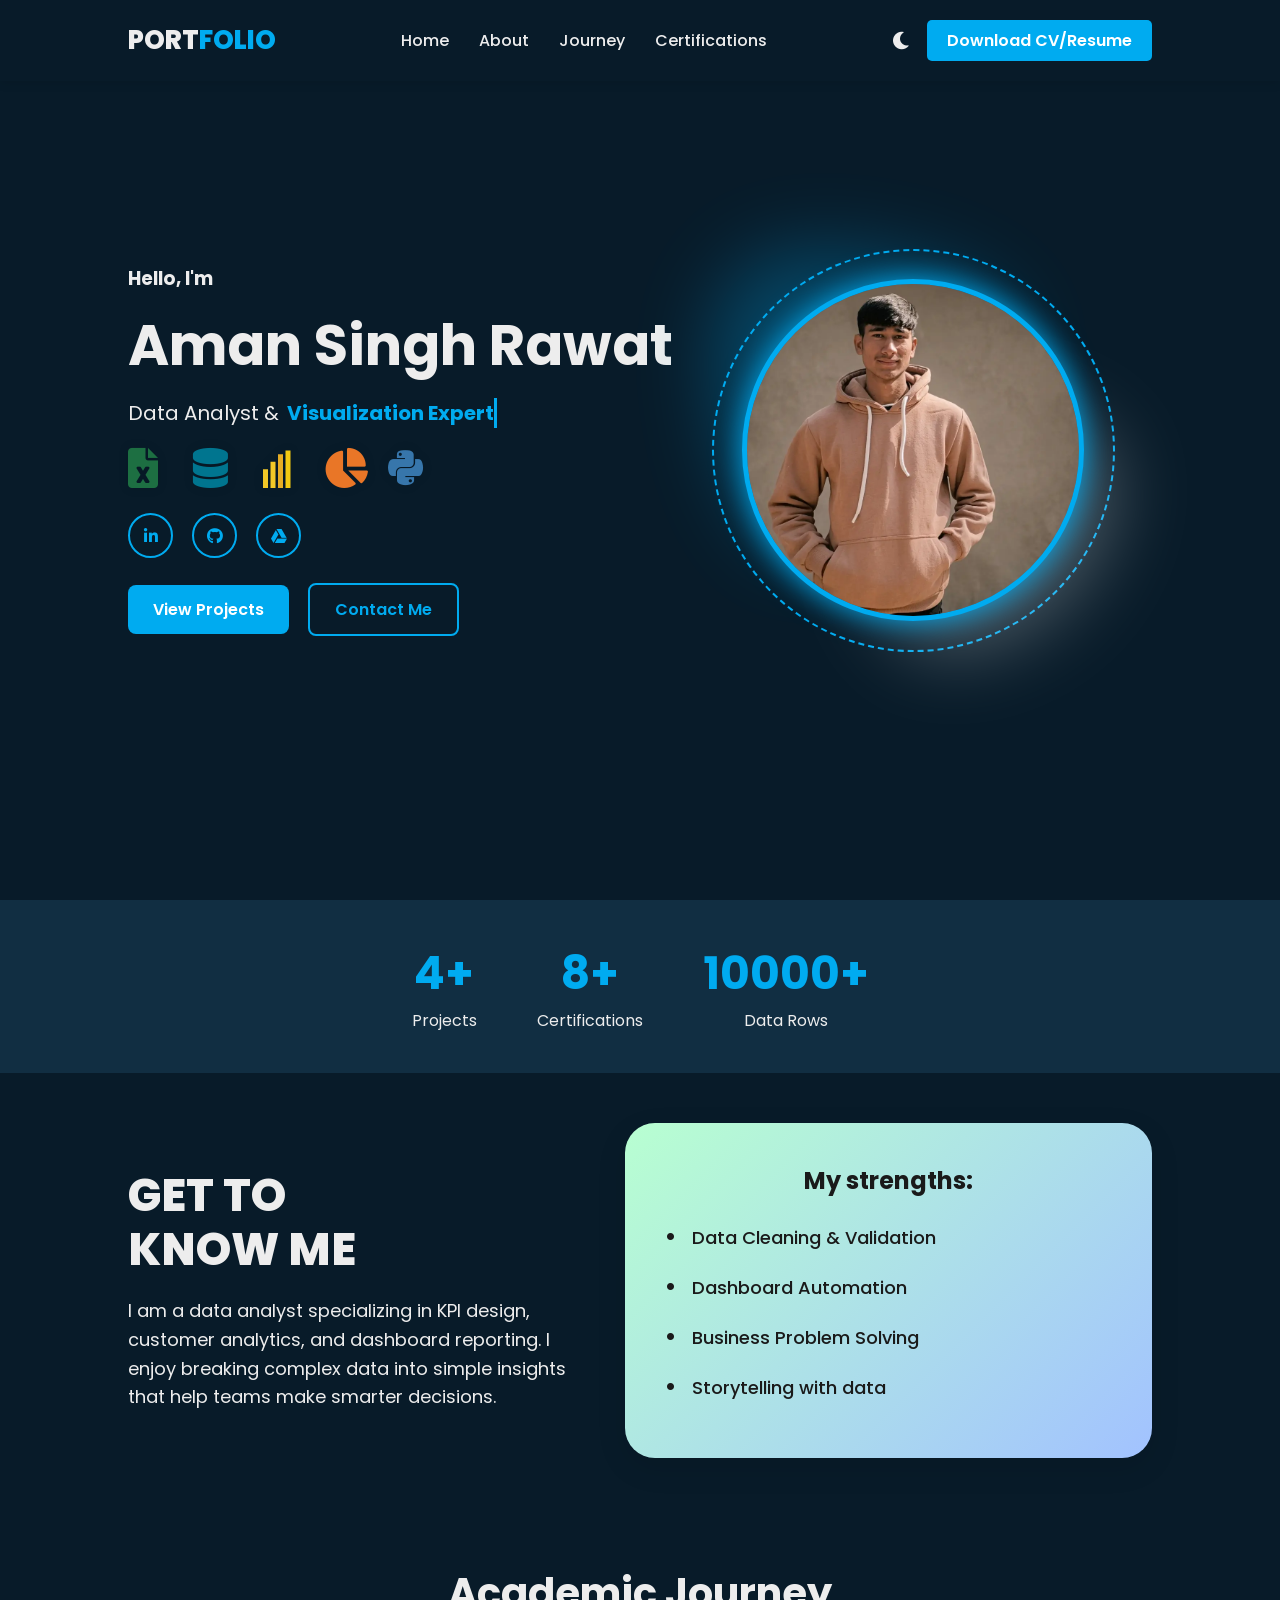
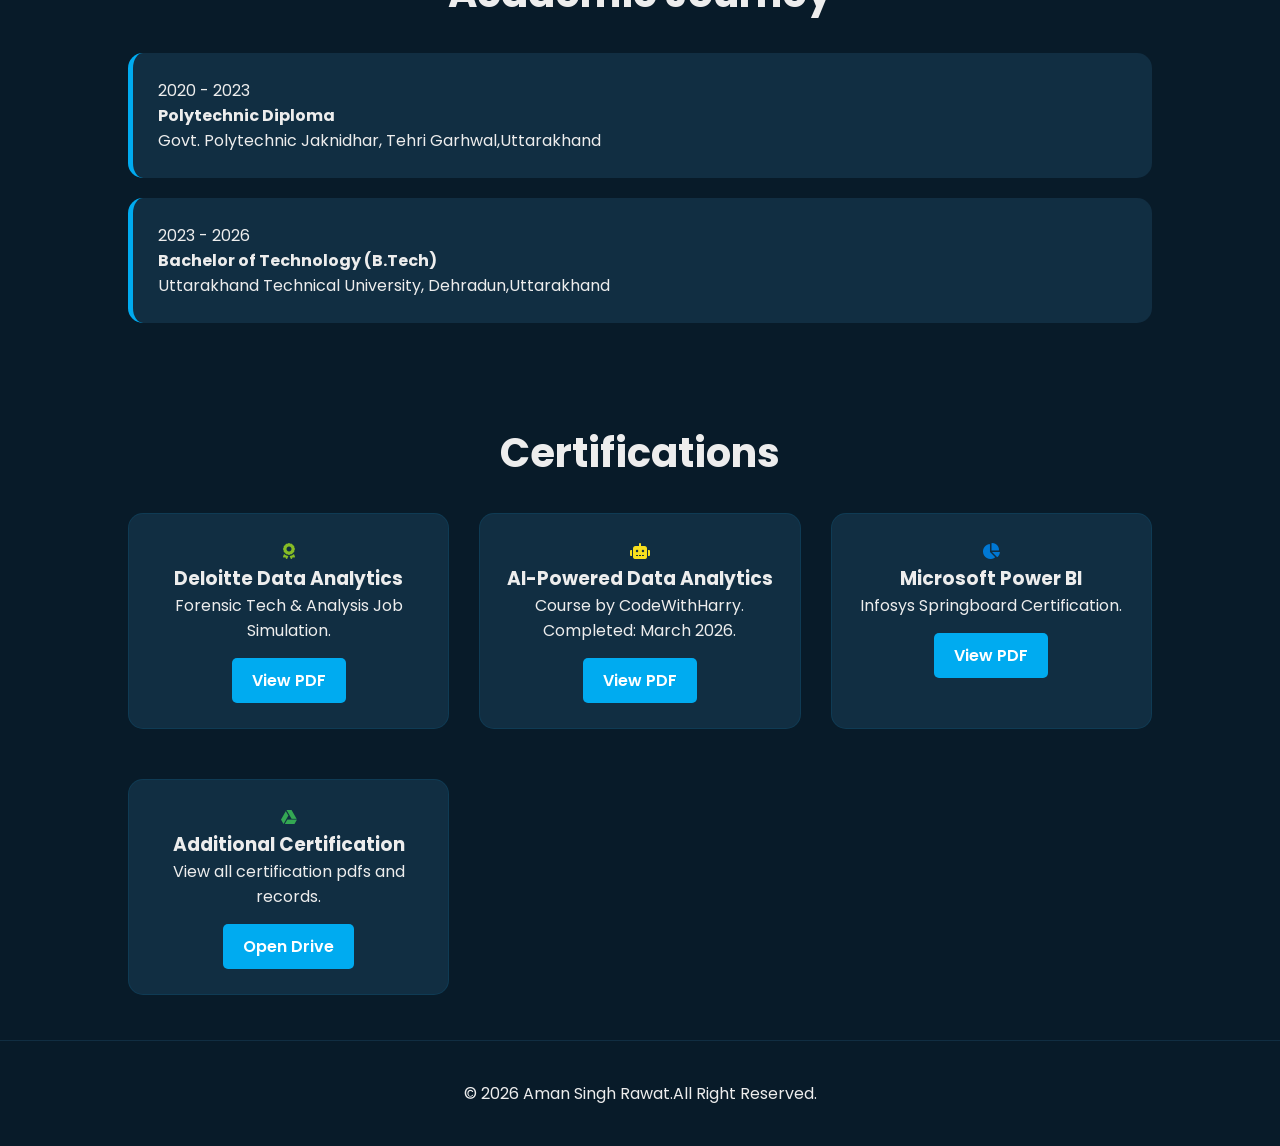
==== commit d3760c74: "Fix HTML formatting and update content" ====
--- a/index.html
+++ b/index.html
@@ -55,7 +55,7 @@
             <div class="img-box">
                 <div class="shape-1"></div>
                 <div class="shape-2"></div>
-                <img src="Aman.Webp" alt="Aman Singh Rawat"> 
+                <img src="Aman.webp" alt="Aman Singh Rawat"> 
             </div>
         </div>
     </section>
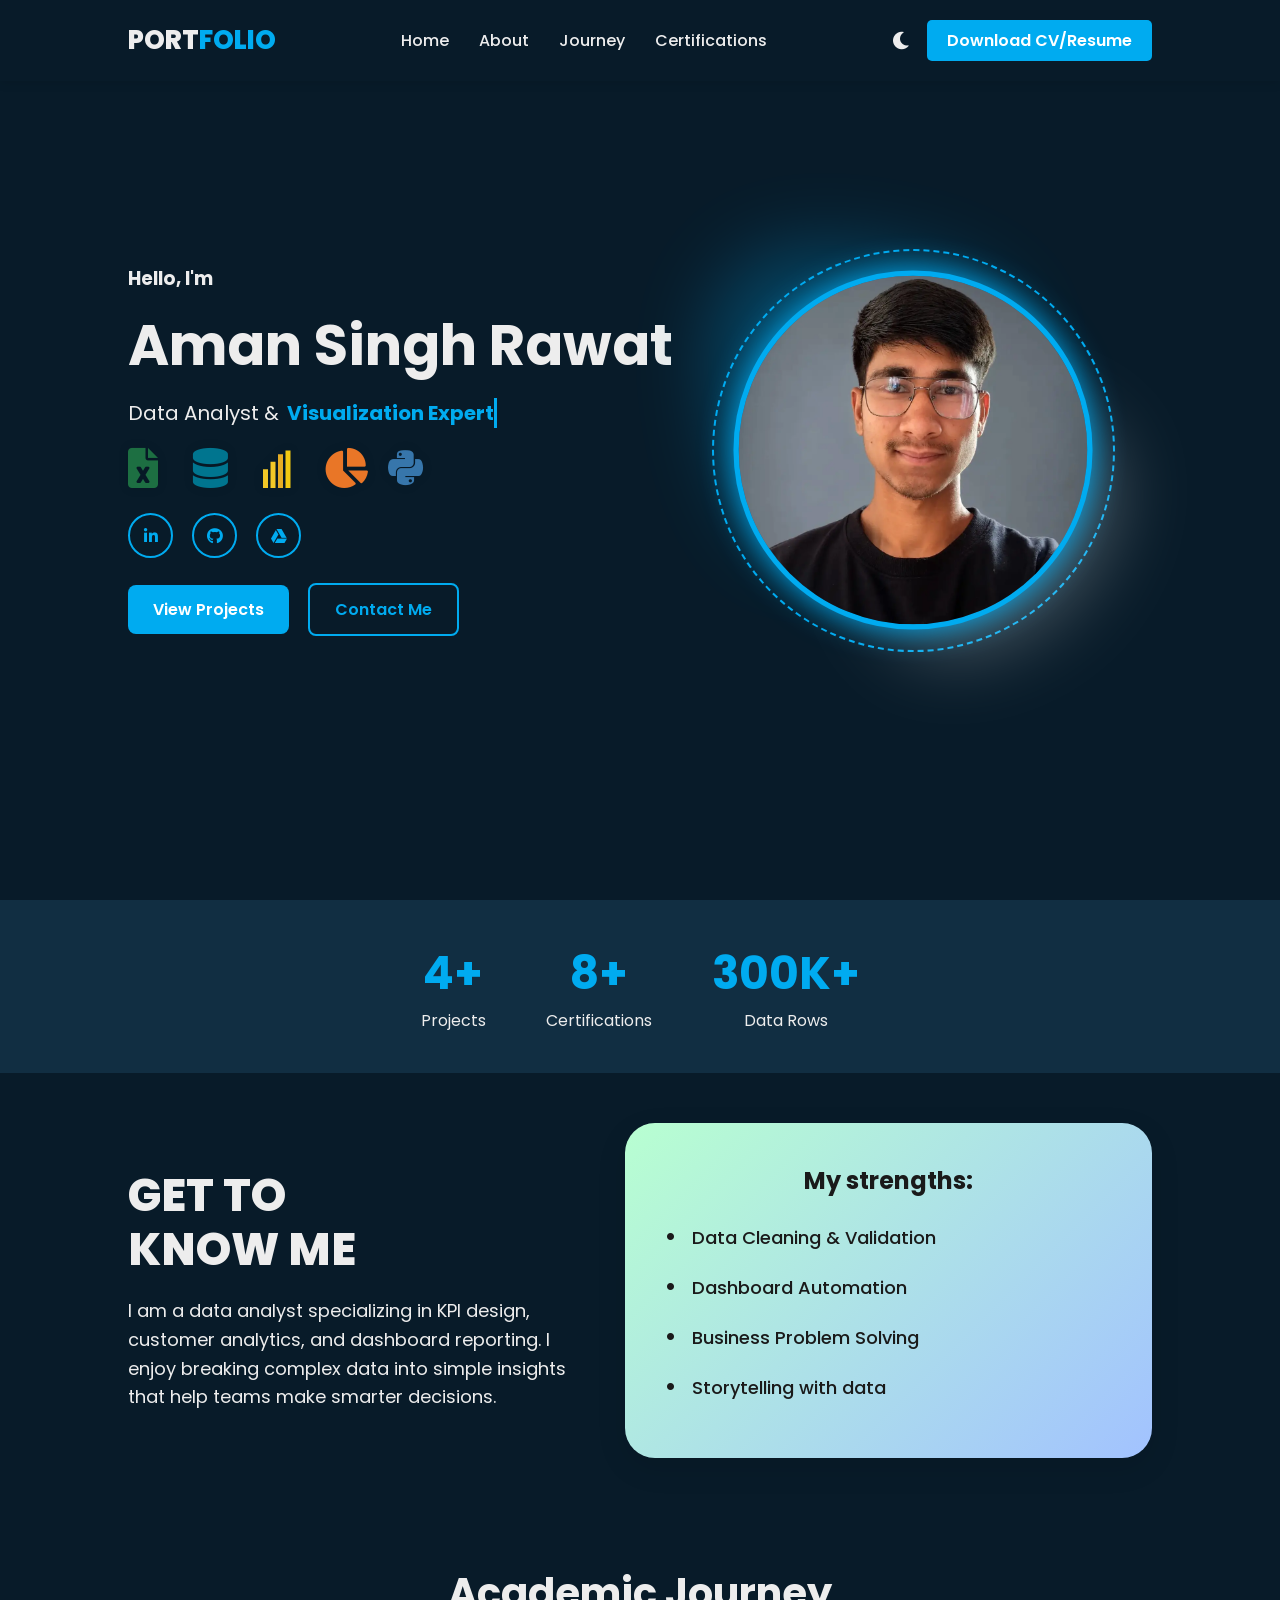
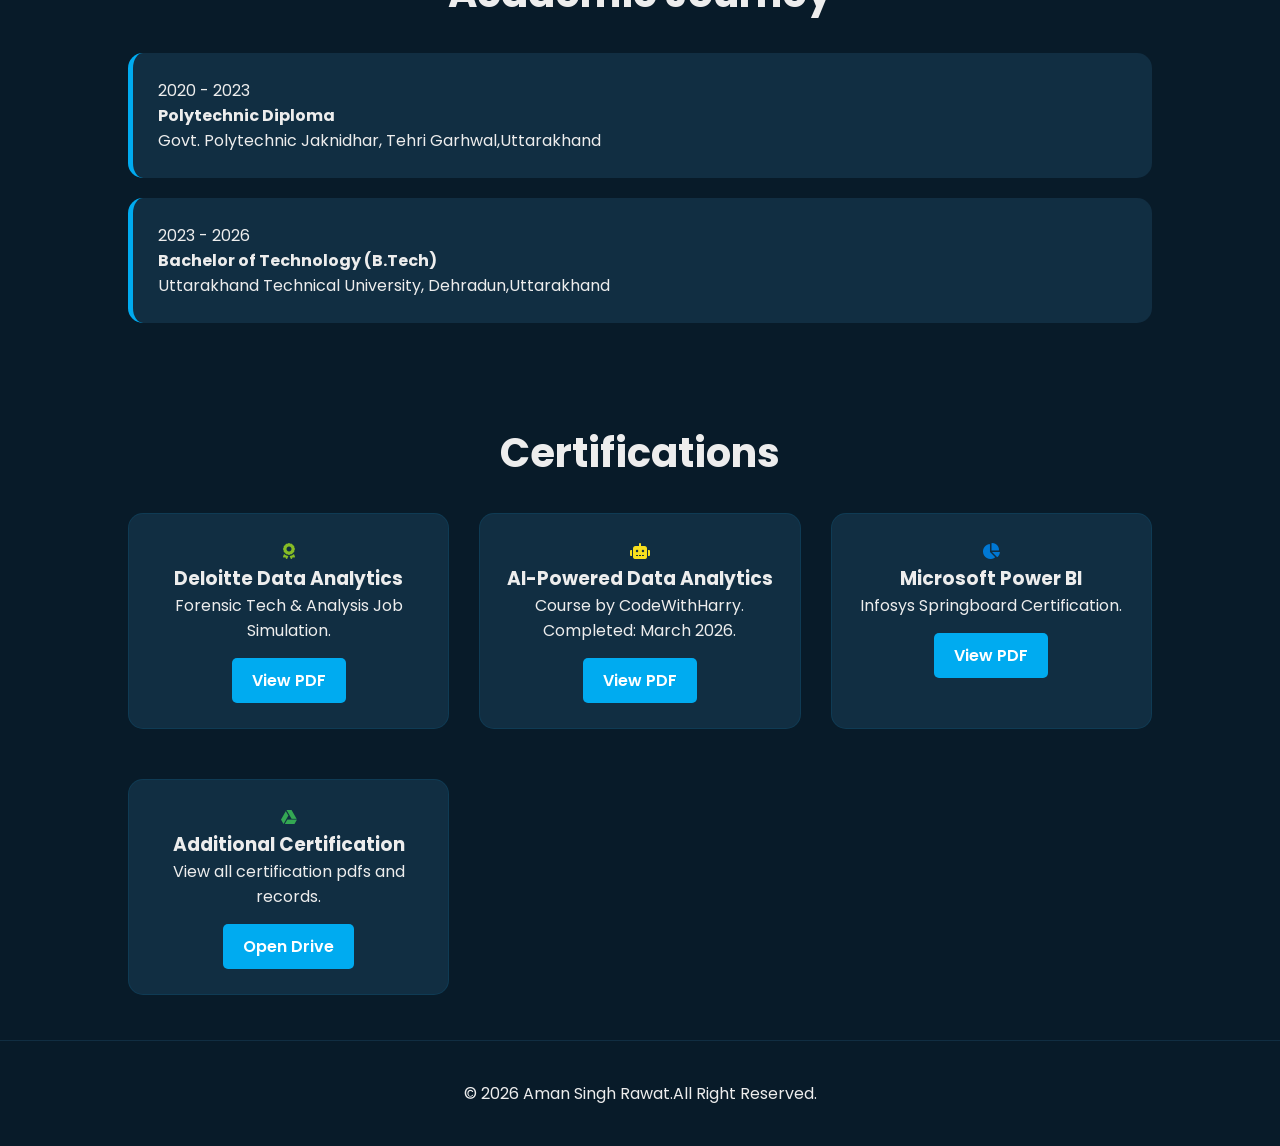
==== commit 8a939e4e: "Datarows updated" ====
--- a/index.html
+++ b/index.html
@@ -75,7 +75,7 @@
     <section class="stats">
         <div class="stat-item"><h2>4+</h2><p>Projects</p></div>
         <div class="stat-item"><h2>8+</h2><p>Certifications</p></div>
-        <div class="stat-item"><h2>10000+</h2><p>Data Rows</p></div>
+        <div class="stat-item"><h2>300K+</h2><p>Data Rows</p></div>
     </section>
 
     <section id="about-me" class="about-me-container">
--- a/style.css
+++ b/style.css
@@ -27,21 +27,19 @@
 .theme-btn { background: none; color: var(--text); font-size: 20px; cursor: pointer; transition: 0.3s; }
 .cv-btn { background: var(--main); color: #fff; padding: 8px 20px; border-radius: 5px; font-weight: 600; }
 
-/* Tech Stack Icons & Power BI Logo */
-/* Tech Stack Layout Fix */
-/* Tech Stack - Single Line */
+/* Tech Stack */
 .tech-stack {
     margin: 20px 0;
     display: flex;
     justify-content: flex-start;
     align-items: center;
     gap: 25px;
-    flex-wrap: nowrap; /* 👈 sab ek line me */
+    flex-wrap: nowrap;
 }
 
 .tech-stack i,
 .pbi-logo {
-    font-size: 40px; /* 👈 thoda bada */
+    font-size: 40px;
     width: 40px;
     height: 40px;
     transition: 0.3s;
@@ -84,12 +82,12 @@
     animation: typing 3.5s steps(20) forwards, blink 0.7s infinite; 
 }
 
-/* Get To Know Me Section Styles */
+/* About Me Section */
 .about-me-container {
     display: flex;
     justify-content: space-between;
     align-items: center;
-    padding: 80px 10%;
+    padding: 50px 10%;
     gap: 50px;
     background: var(--bg);
 }
@@ -113,7 +111,7 @@
     max-width: 500px;
 }
 
-/* Strengths Box with Gradient */
+/* Strengths Box */
 .strengths-box {
     flex: 1;
     background: linear-gradient(135deg, #b8ffd1 0%, #a2c2ff 100%);
@@ -145,11 +143,25 @@
     font-size: 25px;
 }
 
-/* Profile Image Layout */
+/* Profile Image */
 .hero-img { position: relative; display: flex; justify-content: center; align-items: center; }
 .img-box { position: relative; width: 380px; height: 380px; display: flex; justify-content: center; align-items: center; }
 .img-box::before { content: ''; position: absolute; width: 105%; height: 105%; border: 2px dashed var(--main); border-radius: 50%; animation: rotateRing 12s linear infinite; }
-.img-box img { width: 90%; height: 90%; object-fit: cover; border-radius: 50%; border: 5px solid var(--main); z-index: 2; filter: drop-shadow(0 0 15px var(--main)); }
+
+/* ✅ FIXED: Uses scale and exact percentage offsets to pull your hair right to the border boundary */
+.img-box img { 
+    width: 90%; 
+    height: 90%; 
+    object-fit: cover; 
+    object-position: center 15%; 
+    transform: scale(1.05);
+    border-radius: 50%; 
+    border: 5px solid var(--main); 
+    z-index: 2; 
+    
+    filter: drop-shadow(0 0 15px var(--main)); 
+}
+
 .shape-1, .shape-2 { position: absolute; background: var(--main); border-radius: 30% 70% 70% 30% / 30% 30% 70% 70%; z-index: 1; filter: blur(40px); opacity: 0.3; animation: morph 8s linear infinite; }
 .shape-1 { width: 300px; height: 300px; top: -10px; left: -10px; }
 .shape-2 { width: 250px; height: 250px; bottom: -10px; right: -10px; background: #fff; animation-delay: -4s; }
@@ -161,10 +173,10 @@
 @keyframes morph { 0%, 100% { border-radius: 30% 70% 70% 30% / 30% 30% 70% 70%; } 50% { border-radius: 50% 50% 33% 67% / 55% 27% 73% 45%; } }
 
 /* Stats & Sections */
-.stats { display: flex; justify-content: center; align-items: center; flex-wrap: wrap; gap: 60px; padding: 60px 10%; background: var(--second-bg); text-align: center; }
+.stats { display: flex; justify-content: center; align-items: center; flex-wrap: wrap; gap: 60px; padding: 40px 10%; background: var(--second-bg); text-align: center; }
 .stat-item h2 { color: var(--main); font-size: 45px; }
-.section-title { text-align: center; font-size: 40px; margin: 60px 0; color: var(--text); }
-.about, .certs { padding: 40px 10%; }
+.section-title { text-align: center; font-size: 40px; margin: 30px 0; color: var(--text); }
+.about, .certs { padding: 25px 10%; }
 .timeline-item, .cert-card { background: var(--second-bg); padding: 25px; border-radius: 15px; border-left: 5px solid var(--main); transition: 0.3s; margin-bottom: 20px; }
 .cert-grid { display: grid; grid-template-columns: repeat(auto-fit, minmax(280px, 1fr)); gap: 30px; }
 .cert-card { text-align: center; border: 1px solid rgba(0,171,240,0.1); }
@@ -190,7 +202,7 @@
 .btn.secondary { border: 2px solid var(--main); color: var(--main); }
 .footer { text-align: center; padding: 40px; border-top: 1px solid var(--second-bg); color: var(--text); }
 
-/* Projects Page Styles */
+/* Projects Page */
 .projects-page { 
     padding: 140px 10% 80px; 
     background: var(--bg);
@@ -205,49 +217,30 @@
 .projects-page .section-title span {
     color: var(--main);
 }
-/* Section spacing optimize */
-.about-me-container {
-    padding: 50px 10%; /* 80px → 50px */
-}
-
-.stats {
-    padding: 40px 10%; /* 60px → 40px */
-}
-
-.about, .certs {
-    padding: 25px 10%; /* 40px → 25px */
-}
-
-.section-title {
-    margin: 30px 0; /* 60px → 30px */
-}
+
 .projects-wrapper {
     display: flex;
     flex-direction: column;
     gap: 100px;
+    padding-bottom: 40px;
 }
 
 .project-card {
-    display: grid;
-    grid-template-columns: 1fr 1fr;
-    gap: 60px;
-    align-items: center;
-    margin-bottom: 40px;
-}
-
-.project-card.reverse {
-    direction: rtl;
-}
-
-.project-card.reverse > * {
-    direction: ltr;
-}
+    display: flex;
+    flex-direction: column;
+    gap: 40px;
+    margin-bottom: 80px;
+}
+
+.project-card.reverse { direction: rtl; }
+.project-card.reverse > * { direction: ltr; }
 
 .project-image {
     position: relative;
     overflow: hidden;
     border-radius: 20px;
-    height: 400px;
+    height: 500px;
+    width: 100%;
     box-shadow: 0 20px 60px rgba(0, 171, 240, 0.15);
     transition: 0.4s ease;
 }
@@ -271,10 +264,8 @@
 
 .image-overlay {
     position: absolute;
-    top: 0;
-    left: 0;
-    width: 100%;
-    height: 100%;
+    top: 0; left: 0;
+    width: 100%; height: 100%;
     background: rgba(0, 171, 240, 0.1);
     display: flex;
     align-items: flex-end;
@@ -283,9 +274,7 @@
     transition: 0.4s ease;
 }
 
-.project-image:hover .image-overlay {
-    opacity: 1;
-}
+.project-image:hover .image-overlay { opacity: 1; }
 
 .project-number {
     font-size: 60px;
@@ -294,16 +283,15 @@
     opacity: 0.2;
 }
 
-.project-content {
-    padding: 20px;
-}
+.project-content { padding: 0; }
 
 .project-title {
     font-size: 32px;
     font-weight: 700;
     color: var(--text);
-    margin-bottom: 20px;
+    margin-bottom: 0;
     line-height: 1.3;
+    order: -1;
 }
 
 .project-tags {
@@ -311,6 +299,7 @@
     gap: 12px;
     flex-wrap: wrap;
     margin-bottom: 25px;
+    margin-top: 15px;
 }
 
 .tag {
@@ -329,21 +318,17 @@
     border-color: var(--main);
 }
 
-.project-description {
-    margin-bottom: 25px;
-}
+.project-description { margin-bottom: 30px; max-width: 100%; }
 
 .project-description p {
-    font-size: 16px;
-    line-height: 1.7;
+    font-size: 15px;
+    line-height: 1.6;
     color: var(--text);
-    margin-bottom: 15px;
+    margin-bottom: 12px;
     opacity: 0.9;
 }
 
-.project-description p:last-child {
-    margin-bottom: 0;
-}
+.project-description p:last-child { margin-bottom: 0; }
 
 .project-link {
     display: inline-flex;
@@ -365,77 +350,48 @@
     box-shadow: 0 6px 25px rgba(0, 171, 240, 0.4);
 }
 
-.project-link i {
-    transition: 0.3s ease;
-}
-
-.project-link:hover i {
-    transform: translateX(3px);
-}
+.project-link i { transition: 0.3s ease; }
+.project-link:hover i { transform: translateX(3px); }
+
+/* Mobile Responsive */
 @media (max-width: 768px) {
-    /* Navbar fix */
-    .navbar { 
-        padding: 15px 5%; 
-        justify-content: space-between;
-    }
-
+    .navbar { padding: 15px 5%; justify-content: space-between; }
     .nav-links { display: none; }
-    
-    /* 👇 YEH IMPORTANT FIX HAI */
-    .logo {
-        margin-right: 20px; /* Logo aur buttons ke beech gap */
-    }
-
-    .nav-btns { 
-        margin-left: auto;
-        padding-right: 10px;
-        gap: 20px; /* Theme button aur CV button ke beech gap */
-    }
-
-    .theme-btn {
-        padding: 5px; /* Click area + spacing improve */
-    }
-
-    /* Baaki same */
+    .logo { margin-right: 20px; }
+    .nav-btns { margin-left: auto; padding-right: 10px; gap: 20px; }
+    .theme-btn { padding: 5px; }
+
     .hero { flex-direction: column-reverse; text-align: center; padding: 120px 5% 50px; height: auto; }
     .hero-content h1 { font-size: 36px; }
-    .tech-stack, .role, .about-me-container { flex-direction: column; text-align: center; justify-content: center; }
+    .tech-stack { overflow-x: auto; justify-content: center; padding-bottom: 10px; }
+    .role, .about-me-container { flex-direction: column; text-align: center; justify-content: center; }
     .about-text p { margin: 0 auto 20px; }
     .img-box { width: 280px; height: 280px; margin: 0 auto; }
-    
+
+    .about-me-container { padding: 30px 5%; }
+    .stats { padding: 25px 5%; }
+    .about, .certs { padding: 20px 5%; }
+    .section-title { margin: 20px 0; }
+
     .projects-page { padding: 120px 5% 50px; }
     .projects-page .section-title { font-size: 32px; margin-bottom: 50px; }
     .projects-wrapper { gap: 60px; }
-    .project-card { grid-template-columns: 1fr; gap: 30px; margin-bottom: 20px; }
+    .project-card { flex-direction: column; gap: 30px; margin-bottom: 20px; }
     .project-card.reverse { direction: ltr; }
     .project-image { height: 280px; }
-    .project-title { font-size: 24px; }
+    .project-title { font-size: 24px; order: -1; }
     .project-content { padding: 15px; }
     .project-description p { font-size: 14px; }
-    
-    @media (max-width: 768px) {
-
-    .about-me-container {
-        padding: 30px 5%;
-    }
-
-    .stats {
-        padding: 25px 5%;
-    }
-
-    .about, .certs {
-        padding: 20px 5%;
-    }
-
-    .section-title {
-        margin: 20px 0;
-    }
-@media (max-width: 768px) {
-    .tech-stack {
-        overflow-x: auto; /* 👈 scroll aa jayega */
-        justify-content: center;
-        padding-bottom: 10px;
-    }
-}
-}
-}
+}
+
+/* Laptop/Large Screen Responsive */
+@media (min-width: 1024px) {
+    .projects-page { padding: 140px 12% 80px; }
+    .projects-page .section-title { margin-bottom: 80px; font-size: 52px; }
+    .projects-wrapper { gap: 120px; }
+    .project-card { flex-direction: column; gap: 50px; align-items: stretch; }
+    .project-image { height: 520px; }
+    .project-content { padding: 40px 0; max-width: 100%; }
+    .project-title { font-size: 40px; margin-bottom: 30px; order: -1; }
+    .project-description p { font-size: 15px; line-height: 1.7; margin-bottom: 12px; }
+}
